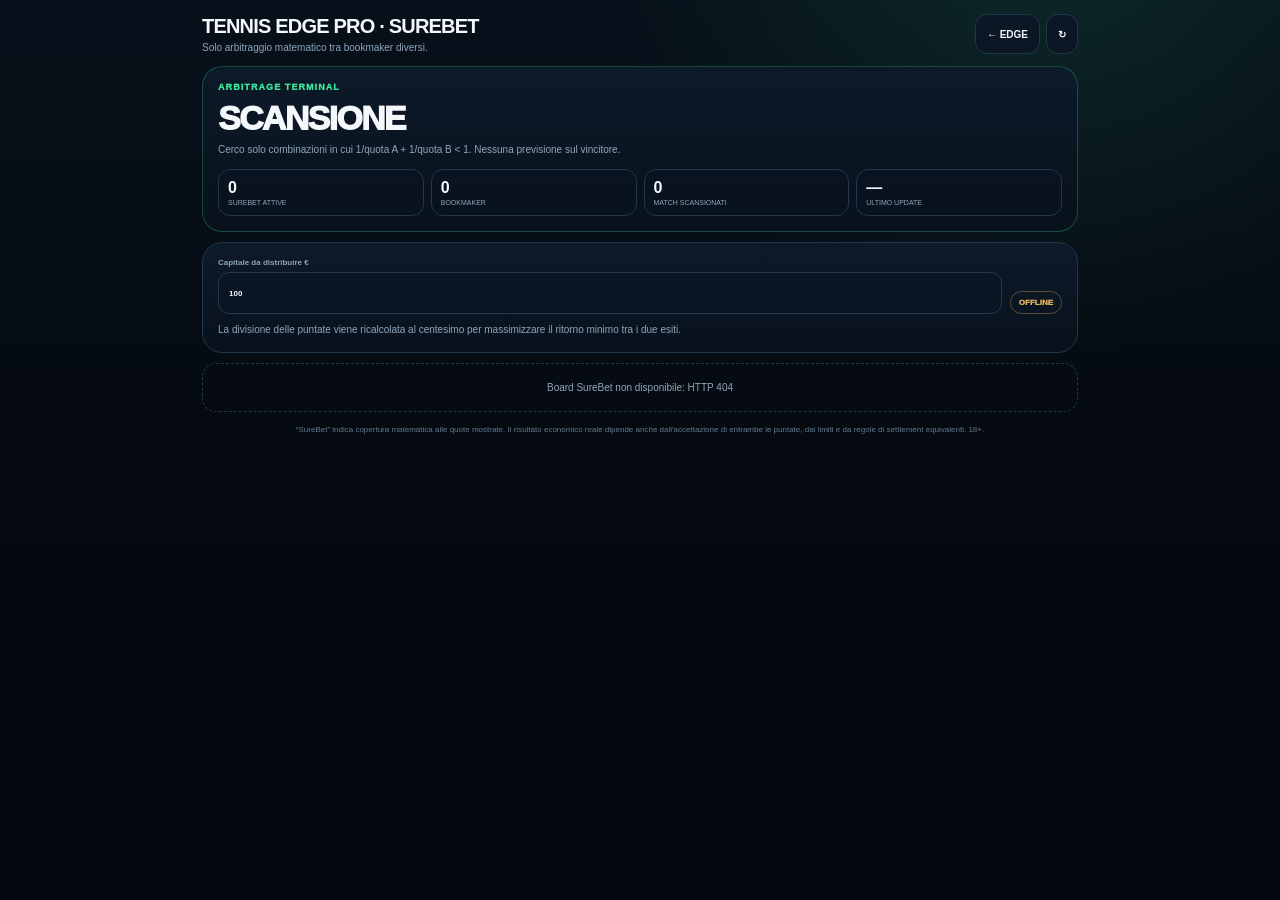
==== surebet.html @ f07c2f2b "feat: add simple surebet terminal UI" ====
<!doctype html><html lang="it"><head><meta charset="utf-8"><meta name="viewport" content="width=device-width,initial-scale=1,maximum-scale=1,viewport-fit=cover"><meta name="theme-color" content="#07111b"><title>Tennis Edge Pro · SureBet</title><style>:root{--bg:#05090f;--panel:#0d1a29;--panel2:#112235;--line:#22364c;--text:#f5f8fb;--muted:#8fa5bb;--green:#39e59a;--amber:#e8b85d;--red:#ff7777;--cyan:#63deeb}*{box-sizing:border-box}body{margin:0;background:radial-gradient(circle at 82% -10%,rgba(57,229,154,.12),transparent 28rem),linear-gradient(180deg,#07101a,#05090f 62%);color:var(--text);font-family:Inter,-apple-system,BlinkMacSystemFont,"Segoe UI",Roboto,Arial,sans-serif;min-height:100vh}.app{max-width:900px;margin:auto;padding:max(14px,env(safe-area-inset-top)) 12px calc(32px + env(safe-area-inset-bottom))}.top{display:flex;align-items:center;justify-content:space-between;gap:8px;margin-bottom:12px}.brand h1{font-size:20px;margin:0;letter-spacing:-.04em}.brand p{margin:4px 0 0;color:var(--muted);font-size:10px}.btn{border:1px solid var(--line);background:#0b1724;color:var(--text);min-height:40px;border-radius:12px;padding:0 11px;font-weight:900;font-size:10px;text-decoration:none;display:inline-flex;align-items:center;justify-content:center}.hero,.card{border:1px solid var(--line);background:linear-gradient(180deg,rgba(13,26,41,.98),rgba(8,18,29,.98));border-radius:20px;padding:15px;margin-bottom:10px}.hero{border-color:rgba(57,229,154,.25)}.eyebrow{font-size:9px;color:var(--green);font-weight:950;letter-spacing:.12em}.headline{font-size:34px;font-weight:950;letter-spacing:-.05em;margin:7px 0 4px}.sub{font-size:10px;color:var(--muted);line-height:1.5}.kpis{display:grid;grid-template-columns:repeat(4,1fr);gap:7px;margin-top:12px}.kpi{border:1px solid var(--line);border-radius:12px;padding:9px}.kpi b{font-size:16px;display:block}.kpi span{font-size:7px;color:var(--muted);display:block;margin-top:2px}.form{display:grid;grid-template-columns:1fr auto;gap:8px;align-items:end}.form label{font-size:8px;color:var(--muted);font-weight:900}.form input{width:100%;min-height:42px;margin-top:5px;border-radius:11px;border:1px solid var(--line);background:#091522;color:var(--text);padding:0 10px;font:inherit}.list{display:grid;gap:9px}.arb{border:1px solid rgba(57,229,154,.34);background:linear-gradient(160deg,rgba(18,42,48,.9),rgba(8,18,29,.98));border-radius:17px;padding:13px}.arbHead{display:flex;justify-content:space-between;gap:8px}.arbTitle{font-size:14px;font-weight:950}.roi{color:var(--green);font-size:18px;font-weight:950}.meta{font-size:8px;color:var(--muted);margin-top:3px}.legs{display:grid;grid-template-columns:1fr 1fr;gap:7px;margin-top:10px}.leg{border:1px solid var(--line);border-radius:12px;padding:10px;background:rgba(4,12,20,.45)}.leg strong{display:block;font-size:13px}.leg b{display:block;font-size:18px;margin-top:5px}.leg span{display:block;font-size:8px;color:var(--muted);margin-top:2px}.calc{display:grid;grid-template-columns:repeat(3,1fr);gap:7px;margin-top:9px}.calcBox{border:1px solid var(--line);border-radius:11px;padding:8px}.calcBox b{display:block;font-size:12px}.calcBox span{display:block;font-size:7px;color:var(--muted);margin-top:2px}.guard{margin-top:9px;border:1px solid rgba(232,184,93,.28);background:rgba(232,184,93,.06);border-radius:11px;padding:9px;font-size:8px;color:#ffe0a5;line-height:1.45}.empty{border:1px dashed var(--line);border-radius:14px;padding:18px;text-align:center;color:var(--muted);font-size:10px}.status{display:inline-flex;border:1px solid var(--line);border-radius:999px;padding:6px 8px;font-size:8px;font-weight:950}.status.good{color:var(--green);border-color:rgba(57,229,154,.34)}.status.warn{color:var(--amber);border-color:rgba(232,184,93,.34)}.foot{text-align:center;color:#65798f;font-size:8px;line-height:1.5;margin-top:12px}@media(max-width:620px){.brand p{display:none}.headline{font-size:29px}.kpis{grid-template-columns:repeat(2,1fr)}.legs{grid-template-columns:1fr}.calc{grid-template-columns:repeat(2,1fr)}.calcBox:last-child{grid-column:1/-1}}</style></head><body><div class="app"><div class="top"><div class="brand"><h1>TENNIS EDGE PRO · SUREBET</h1><p>Solo arbitraggio matematico tra bookmaker diversi.</p></div><div style="display:flex;gap:6px"><a class="btn" href="./index.html">← EDGE</a><button class="btn" id="refresh">↻</button></div></div><section class="hero"><div class="eyebrow">ARBITRAGE TERMINAL</div><div class="headline" id="headline">SCANSIONE</div><div class="sub" id="heroSub">Cerco solo combinazioni in cui 1/quota A + 1/quota B &lt; 1. Nessuna previsione sul vincitore.</div><div class="kpis"><div class="kpi"><b id="kActive">0</b><span>SUREBET ATTIVE</span></div><div class="kpi"><b id="kBooks">0</b><span>BOOKMAKER</span></div><div class="kpi"><b id="kScanned">0</b><span>MATCH SCANSIONATI</span></div><div class="kpi"><b id="kAge">—</b><span>ULTIMO UPDATE</span></div></div></section><section class="card"><div class="form"><label>Capitale da distribuire €<input id="bankroll" type="number" min="2" step="1" value="100"></label><span class="status warn" id="feedState">WAIT</span></div><div class="sub" style="margin-top:8px">La divisione delle puntate viene ricalcolata al centesimo per massimizzare il ritorno minimo tra i due esiti.</div></section><section class="list" id="list"><div class="empty">In attesa del board SureBet.</div></section><div class="foot">“SureBet” indica copertura matematica alle quote mostrate. Il risultato economico reale dipende anche dall'accettazione di entrambe le puntate, dai limiti e da regole di settlement equivalenti. 18+.</div></div><script>'use strict';const $=id=>document.getElementById(id);let board=null;const money=v=>`€${Number(v||0).toFixed(2)}`;const pct=v=>`${(Number(v||0)*100).toFixed(2)}%`;const age=v=>{const t=new Date(v||0).getTime();return Number.isFinite(t)?Math.max(0,(Date.now()-t)/60000):Infinity};function allocate(total,qa,qb){const cents=Math.max(2,Math.round(total*100)),s=1/qa+1/qb,theory=total*(1/qa)/s,base=Math.round(theory*100);let best=null;for(let ca=Math.max(1,base-8);ca<=Math.min(cents-1,base+8);ca++){const cb=cents-ca,sa=ca/100,sb=cb/100,ra=sa*qa,rb=sb*qb,worst=Math.min(ra,rb);if(!best||worst>best.worst)best={sa,sb,ra,rb,worst}}const spent=best.sa+best.sb,profit=best.worst-spent;return{...best,spent,profit,roi:profit/spent}}function esc(s){return String(s??'').replace(/[&<>"']/g,c=>({'&':'&amp;','<':'&lt;','>':'&gt;','"':'&quot;',"'":'&#39;'}[c]))}function render(){const ops=board?.opportunities||[],meta=board?.meta||{},bank=Math.max(2,Number($('bankroll').value)||100);$('kActive').textContent=ops.length;$('kBooks').textContent=meta.bookmaker_count??0;$('kScanned').textContent=meta.events_scanned??0;$('kAge').textContent=Number.isFinite(age(meta.updated_at))?`${Math.round(age(meta.updated_at))}m`:'—';$('feedState').textContent=meta.status||'WAIT';$('feedState').className=`status ${meta.status==='READY'?'good':'warn'}`;$('headline').textContent=ops.length?`${ops.length} SUREBET`:'NESSUNA SUREBET';$('heroSub').textContent=ops.length?'Qui sotto trovi i due bookmaker, le due quote e la divisione del capitale.':'Nessuna combinazione supera in questo momento tutti i controlli di margine, freschezza e sincronizzazione.';if(!ops.length){$('list').innerHTML='<div class="empty">Nessuna surebet certificata nel campione appena scansionato. Il motore non mostra falsi positivi.</div>';return}$('list').innerHTML=ops.map(x=>{const a=allocate(bank,Number(x.odds_a),Number(x.odds_b));return `<article class="arb"><div class="arbHead"><div><div class="arbTitle">${esc(x.player_a)} vs ${esc(x.player_b)}</div><div class="meta">${esc(x.tournament)} · ${new Date(x.start_at).toLocaleString('it-IT')}</div></div><div class="roi">+${pct(a.roi)}</div></div><div class="legs"><div class="leg"><strong>${esc(x.player_a)}</strong><b>@ ${Number(x.odds_a).toFixed(2)}</b><span>${esc(x.book_a)} · punta ${money(a.sa)} · quota age ${x.age_a_min??'—'}m</span></div><div class="leg"><strong>${esc(x.player_b)}</strong><b>@ ${Number(x.odds_b).toFixed(2)}</b><span>${esc(x.book_b)} · punta ${money(a.sb)} · quota age ${x.age_b_min??'—'}m</span></div></div><div class="calc"><div class="calcBox"><b>${money(a.worst)}</b><span>RITORNO MINIMO</span></div><div class="calcBox"><b>${money(a.profit)}</b><span>PROFITTO MINIMO</span></div><div class="calcBox"><b>${pct(a.roi)}</b><span>ROI MATEMATICO</span></div></div><div class="guard">Prima di confermare la seconda puntata ricontrolla entrambe le quote. Regole su ritiro/void devono essere equivalenti: il motore non le inventa quando il provider non le certifica.</div></article>`}).join('')}async function load(){try{const r=await fetch(`./data/surebet-board.json?v=${Date.now()}`,{cache:'no-store'});if(!r.ok)throw new Error('HTTP '+r.status);board=await r.json();render()}catch(e){$('feedState').textContent='OFFLINE';$('feedState').className='status warn';$('list').innerHTML=`<div class="empty">Board SureBet non disponibile: ${esc(e.message)}</div>`}}$('refresh').onclick=load;$('bankroll').oninput=render;load();setInterval(load,60000);</script></body></html>
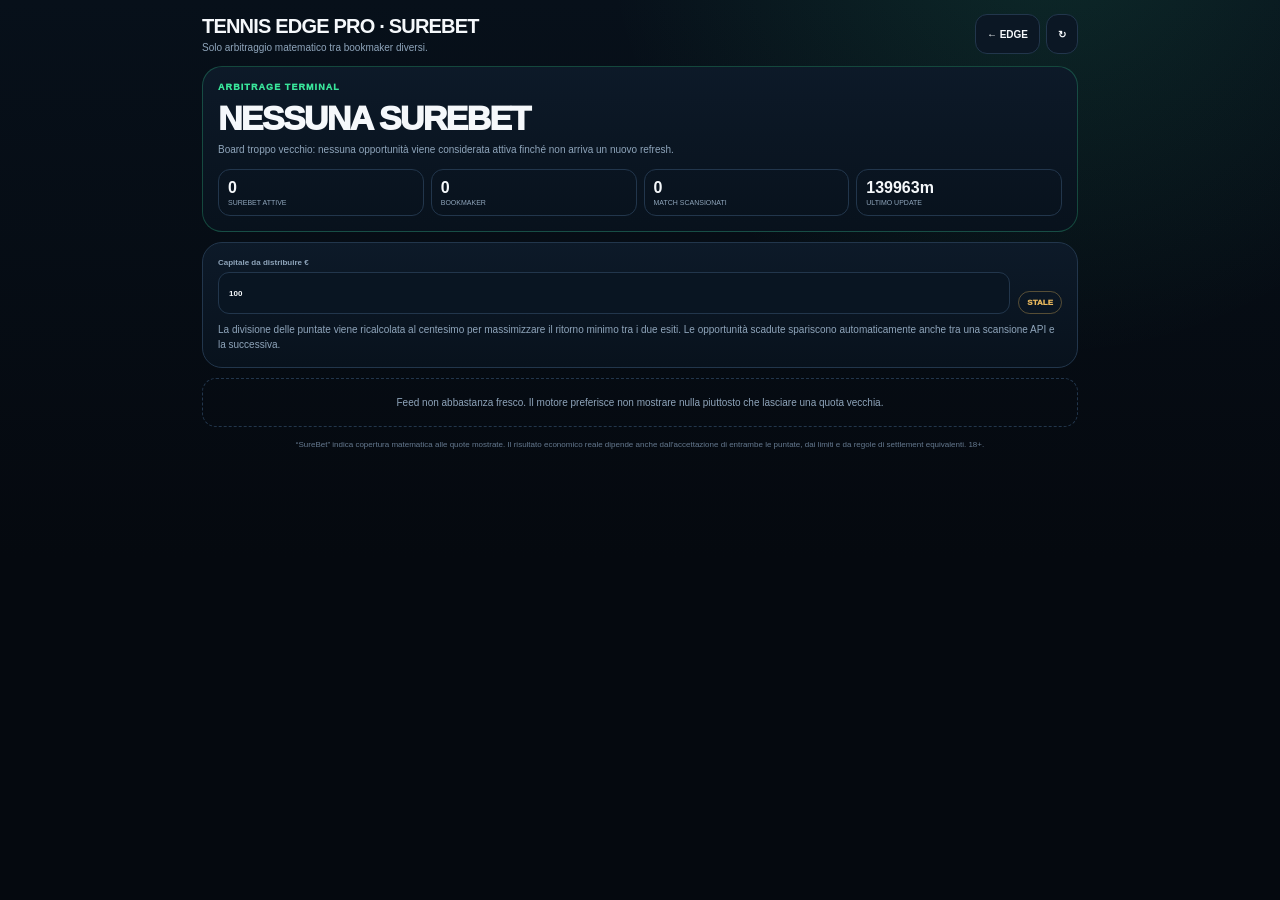
==== commit ae19e30e: "feat: expire stale SureBet opportunities in the UI" ====
--- a/surebet.html
+++ b/surebet.html
@@ -1 +1 @@
-<!doctype html><html lang="it"><head><meta charset="utf-8"><meta name="viewport" content="width=device-width,initial-scale=1,maximum-scale=1,viewport-fit=cover"><meta name="theme-color" content="#07111b"><title>Tennis Edge Pro · SureBet</title><style>:root{--bg:#05090f;--panel:#0d1a29;--panel2:#112235;--line:#22364c;--text:#f5f8fb;--muted:#8fa5bb;--green:#39e59a;--amber:#e8b85d;--red:#ff7777;--cyan:#63deeb}*{box-sizing:border-box}body{margin:0;background:radial-gradient(circle at 82% -10%,rgba(57,229,154,.12),transparent 28rem),linear-gradient(180deg,#07101a,#05090f 62%);color:var(--text);font-family:Inter,-apple-system,BlinkMacSystemFont,"Segoe UI",Roboto,Arial,sans-serif;min-height:100vh}.app{max-width:900px;margin:auto;padding:max(14px,env(safe-area-inset-top)) 12px calc(32px + env(safe-area-inset-bottom))}.top{display:flex;align-items:center;justify-content:space-between;gap:8px;margin-bottom:12px}.brand h1{font-size:20px;margin:0;letter-spacing:-.04em}.brand p{margin:4px 0 0;color:var(--muted);font-size:10px}.btn{border:1px solid var(--line);background:#0b1724;color:var(--text);min-height:40px;border-radius:12px;padding:0 11px;font-weight:900;font-size:10px;text-decoration:none;display:inline-flex;align-items:center;justify-content:center}.hero,.card{border:1px solid var(--line);background:linear-gradient(180deg,rgba(13,26,41,.98),rgba(8,18,29,.98));border-radius:20px;padding:15px;margin-bottom:10px}.hero{border-color:rgba(57,229,154,.25)}.eyebrow{font-size:9px;color:var(--green);font-weight:950;letter-spacing:.12em}.headline{font-size:34px;font-weight:950;letter-spacing:-.05em;margin:7px 0 4px}.sub{font-size:10px;color:var(--muted);line-height:1.5}.kpis{display:grid;grid-template-columns:repeat(4,1fr);gap:7px;margin-top:12px}.kpi{border:1px solid var(--line);border-radius:12px;padding:9px}.kpi b{font-size:16px;display:block}.kpi span{font-size:7px;color:var(--muted);display:block;margin-top:2px}.form{display:grid;grid-template-columns:1fr auto;gap:8px;align-items:end}.form label{font-size:8px;color:var(--muted);font-weight:900}.form input{width:100%;min-height:42px;margin-top:5px;border-radius:11px;border:1px solid var(--line);background:#091522;color:var(--text);padding:0 10px;font:inherit}.list{display:grid;gap:9px}.arb{border:1px solid rgba(57,229,154,.34);background:linear-gradient(160deg,rgba(18,42,48,.9),rgba(8,18,29,.98));border-radius:17px;padding:13px}.arbHead{display:flex;justify-content:space-between;gap:8px}.arbTitle{font-size:14px;font-weight:950}.roi{color:var(--green);font-size:18px;font-weight:950}.meta{font-size:8px;color:var(--muted);margin-top:3px}.legs{display:grid;grid-template-columns:1fr 1fr;gap:7px;margin-top:10px}.leg{border:1px solid var(--line);border-radius:12px;padding:10px;background:rgba(4,12,20,.45)}.leg strong{display:block;font-size:13px}.leg b{display:block;font-size:18px;margin-top:5px}.leg span{display:block;font-size:8px;color:var(--muted);margin-top:2px}.calc{display:grid;grid-template-columns:repeat(3,1fr);gap:7px;margin-top:9px}.calcBox{border:1px solid var(--line);border-radius:11px;padding:8px}.calcBox b{display:block;font-size:12px}.calcBox span{display:block;font-size:7px;color:var(--muted);margin-top:2px}.guard{margin-top:9px;border:1px solid rgba(232,184,93,.28);background:rgba(232,184,93,.06);border-radius:11px;padding:9px;font-size:8px;color:#ffe0a5;line-height:1.45}.empty{border:1px dashed var(--line);border-radius:14px;padding:18px;text-align:center;color:var(--muted);font-size:10px}.status{display:inline-flex;border:1px solid var(--line);border-radius:999px;padding:6px 8px;font-size:8px;font-weight:950}.status.good{color:var(--green);border-color:rgba(57,229,154,.34)}.status.warn{color:var(--amber);border-color:rgba(232,184,93,.34)}.foot{text-align:center;color:#65798f;font-size:8px;line-height:1.5;margin-top:12px}@media(max-width:620px){.brand p{display:none}.headline{font-size:29px}.kpis{grid-template-columns:repeat(2,1fr)}.legs{grid-template-columns:1fr}.calc{grid-template-columns:repeat(2,1fr)}.calcBox:last-child{grid-column:1/-1}}</style></head><body><div class="app"><div class="top"><div class="brand"><h1>TENNIS EDGE PRO · SUREBET</h1><p>Solo arbitraggio matematico tra bookmaker diversi.</p></div><div style="display:flex;gap:6px"><a class="btn" href="./index.html">← EDGE</a><button class="btn" id="refresh">↻</button></div></div><section class="hero"><div class="eyebrow">ARBITRAGE TERMINAL</div><div class="headline" id="headline">SCANSIONE</div><div class="sub" id="heroSub">Cerco solo combinazioni in cui 1/quota A + 1/quota B &lt; 1. Nessuna previsione sul vincitore.</div><div class="kpis"><div class="kpi"><b id="kActive">0</b><span>SUREBET ATTIVE</span></div><div class="kpi"><b id="kBooks">0</b><span>BOOKMAKER</span></div><div class="kpi"><b id="kScanned">0</b><span>MATCH SCANSIONATI</span></div><div class="kpi"><b id="kAge">—</b><span>ULTIMO UPDATE</span></div></div></section><section class="card"><div class="form"><label>Capitale da distribuire €<input id="bankroll" type="number" min="2" step="1" value="100"></label><span class="status warn" id="feedState">WAIT</span></div><div class="sub" style="margin-top:8px">La divisione delle puntate viene ricalcolata al centesimo per massimizzare il ritorno minimo tra i due esiti.</div></section><section class="list" id="list"><div class="empty">In attesa del board SureBet.</div></section><div class="foot">“SureBet” indica copertura matematica alle quote mostrate. Il risultato economico reale dipende anche dall'accettazione di entrambe le puntate, dai limiti e da regole di settlement equivalenti. 18+.</div></div><script>'use strict';const $=id=>document.getElementById(id);let board=null;const money=v=>`€${Number(v||0).toFixed(2)}`;const pct=v=>`${(Number(v||0)*100).toFixed(2)}%`;const age=v=>{const t=new Date(v||0).getTime();return Number.isFinite(t)?Math.max(0,(Date.now()-t)/60000):Infinity};function allocate(total,qa,qb){const cents=Math.max(2,Math.round(total*100)),s=1/qa+1/qb,theory=total*(1/qa)/s,base=Math.round(theory*100);let best=null;for(let ca=Math.max(1,base-8);ca<=Math.min(cents-1,base+8);ca++){const cb=cents-ca,sa=ca/100,sb=cb/100,ra=sa*qa,rb=sb*qb,worst=Math.min(ra,rb);if(!best||worst>best.worst)best={sa,sb,ra,rb,worst}}const spent=best.sa+best.sb,profit=best.worst-spent;return{...best,spent,profit,roi:profit/spent}}function esc(s){return String(s??'').replace(/[&<>"']/g,c=>({'&':'&amp;','<':'&lt;','>':'&gt;','"':'&quot;',"'":'&#39;'}[c]))}function render(){const ops=board?.opportunities||[],meta=board?.meta||{},bank=Math.max(2,Number($('bankroll').value)||100);$('kActive').textContent=ops.length;$('kBooks').textContent=meta.bookmaker_count??0;$('kScanned').textContent=meta.events_scanned??0;$('kAge').textContent=Number.isFinite(age(meta.updated_at))?`${Math.round(age(meta.updated_at))}m`:'—';$('feedState').textContent=meta.status||'WAIT';$('feedState').className=`status ${meta.status==='READY'?'good':'warn'}`;$('headline').textContent=ops.length?`${ops.length} SUREBET`:'NESSUNA SUREBET';$('heroSub').textContent=ops.length?'Qui sotto trovi i due bookmaker, le due quote e la divisione del capitale.':'Nessuna combinazione supera in questo momento tutti i controlli di margine, freschezza e sincronizzazione.';if(!ops.length){$('list').innerHTML='<div class="empty">Nessuna surebet certificata nel campione appena scansionato. Il motore non mostra falsi positivi.</div>';return}$('list').innerHTML=ops.map(x=>{const a=allocate(bank,Number(x.odds_a),Number(x.odds_b));return `<article class="arb"><div class="arbHead"><div><div class="arbTitle">${esc(x.player_a)} vs ${esc(x.player_b)}</div><div class="meta">${esc(x.tournament)} · ${new Date(x.start_at).toLocaleString('it-IT')}</div></div><div class="roi">+${pct(a.roi)}</div></div><div class="legs"><div class="leg"><strong>${esc(x.player_a)}</strong><b>@ ${Number(x.odds_a).toFixed(2)}</b><span>${esc(x.book_a)} · punta ${money(a.sa)} · quota age ${x.age_a_min??'—'}m</span></div><div class="leg"><strong>${esc(x.player_b)}</strong><b>@ ${Number(x.odds_b).toFixed(2)}</b><span>${esc(x.book_b)} · punta ${money(a.sb)} · quota age ${x.age_b_min??'—'}m</span></div></div><div class="calc"><div class="calcBox"><b>${money(a.worst)}</b><span>RITORNO MINIMO</span></div><div class="calcBox"><b>${money(a.profit)}</b><span>PROFITTO MINIMO</span></div><div class="calcBox"><b>${pct(a.roi)}</b><span>ROI MATEMATICO</span></div></div><div class="guard">Prima di confermare la seconda puntata ricontrolla entrambe le quote. Regole su ritiro/void devono essere equivalenti: il motore non le inventa quando il provider non le certifica.</div></article>`}).join('')}async function load(){try{const r=await fetch(`./data/surebet-board.json?v=${Date.now()}`,{cache:'no-store'});if(!r.ok)throw new Error('HTTP '+r.status);board=await r.json();render()}catch(e){$('feedState').textContent='OFFLINE';$('feedState').className='status warn';$('list').innerHTML=`<div class="empty">Board SureBet non disponibile: ${esc(e.message)}</div>`}}$('refresh').onclick=load;$('bankroll').oninput=render;load();setInterval(load,60000);</script></body></html>+<!doctype html><html lang="it"><head><meta charset="utf-8"><meta name="viewport" content="width=device-width,initial-scale=1,maximum-scale=1,viewport-fit=cover"><meta name="theme-color" content="#07111b"><title>Tennis Edge Pro · SureBet</title><style>:root{--bg:#05090f;--panel:#0d1a29;--panel2:#112235;--line:#22364c;--text:#f5f8fb;--muted:#8fa5bb;--green:#39e59a;--amber:#e8b85d;--red:#ff7777;--cyan:#63deeb}*{box-sizing:border-box}body{margin:0;background:radial-gradient(circle at 82% -10%,rgba(57,229,154,.12),transparent 28rem),linear-gradient(180deg,#07101a,#05090f 62%);color:var(--text);font-family:Inter,-apple-system,BlinkMacSystemFont,"Segoe UI",Roboto,Arial,sans-serif;min-height:100vh}.app{max-width:900px;margin:auto;padding:max(14px,env(safe-area-inset-top)) 12px calc(32px + env(safe-area-inset-bottom))}.top{display:flex;align-items:center;justify-content:space-between;gap:8px;margin-bottom:12px}.brand h1{font-size:20px;margin:0;letter-spacing:-.04em}.brand p{margin:4px 0 0;color:var(--muted);font-size:10px}.btn{border:1px solid var(--line);background:#0b1724;color:var(--text);min-height:40px;border-radius:12px;padding:0 11px;font-weight:900;font-size:10px;text-decoration:none;display:inline-flex;align-items:center;justify-content:center}.hero,.card{border:1px solid var(--line);background:linear-gradient(180deg,rgba(13,26,41,.98),rgba(8,18,29,.98));border-radius:20px;padding:15px;margin-bottom:10px}.hero{border-color:rgba(57,229,154,.25)}.eyebrow{font-size:9px;color:var(--green);font-weight:950;letter-spacing:.12em}.headline{font-size:34px;font-weight:950;letter-spacing:-.05em;margin:7px 0 4px}.sub{font-size:10px;color:var(--muted);line-height:1.5}.kpis{display:grid;grid-template-columns:repeat(4,1fr);gap:7px;margin-top:12px}.kpi{border:1px solid var(--line);border-radius:12px;padding:9px}.kpi b{font-size:16px;display:block}.kpi span{font-size:7px;color:var(--muted);display:block;margin-top:2px}.form{display:grid;grid-template-columns:1fr auto;gap:8px;align-items:end}.form label{font-size:8px;color:var(--muted);font-weight:900}.form input{width:100%;min-height:42px;margin-top:5px;border-radius:11px;border:1px solid var(--line);background:#091522;color:var(--text);padding:0 10px;font:inherit}.list{display:grid;gap:9px}.arb{border:1px solid rgba(57,229,154,.34);background:linear-gradient(160deg,rgba(18,42,48,.9),rgba(8,18,29,.98));border-radius:17px;padding:13px}.arbHead{display:flex;justify-content:space-between;gap:8px}.arbTitle{font-size:14px;font-weight:950}.roi{color:var(--green);font-size:18px;font-weight:950}.meta{font-size:8px;color:var(--muted);margin-top:3px}.legs{display:grid;grid-template-columns:1fr 1fr;gap:7px;margin-top:10px}.leg{border:1px solid var(--line);border-radius:12px;padding:10px;background:rgba(4,12,20,.45)}.leg strong{display:block;font-size:13px}.leg b{display:block;font-size:18px;margin-top:5px}.leg span{display:block;font-size:8px;color:var(--muted);margin-top:2px}.calc{display:grid;grid-template-columns:repeat(4,1fr);gap:7px;margin-top:9px}.calcBox{border:1px solid var(--line);border-radius:11px;padding:8px}.calcBox b{display:block;font-size:12px}.calcBox span{display:block;font-size:7px;color:var(--muted);margin-top:2px}.guard{margin-top:9px;border:1px solid rgba(232,184,93,.28);background:rgba(232,184,93,.06);border-radius:11px;padding:9px;font-size:8px;color:#ffe0a5;line-height:1.45}.empty{border:1px dashed var(--line);border-radius:14px;padding:18px;text-align:center;color:var(--muted);font-size:10px}.status{display:inline-flex;border:1px solid var(--line);border-radius:999px;padding:6px 8px;font-size:8px;font-weight:950}.status.good{color:var(--green);border-color:rgba(57,229,154,.34)}.status.warn{color:var(--amber);border-color:rgba(232,184,93,.34)}.foot{text-align:center;color:#65798f;font-size:8px;line-height:1.5;margin-top:12px}@media(max-width:620px){.brand p{display:none}.headline{font-size:29px}.kpis{grid-template-columns:repeat(2,1fr)}.legs{grid-template-columns:1fr}.calc{grid-template-columns:repeat(2,1fr)}}</style></head><body><div class="app"><div class="top"><div class="brand"><h1>TENNIS EDGE PRO · SUREBET</h1><p>Solo arbitraggio matematico tra bookmaker diversi.</p></div><div style="display:flex;gap:6px"><a class="btn" href="./index.html">← EDGE</a><button class="btn" id="refresh" title="Ricarica il board, senza chiamare l'API quote">↻</button></div></div><section class="hero"><div class="eyebrow">ARBITRAGE TERMINAL</div><div class="headline" id="headline">SCANSIONE</div><div class="sub" id="heroSub">Cerco solo combinazioni in cui 1/quota A + 1/quota B &lt; 1. Nessuna previsione sul vincitore.</div><div class="kpis"><div class="kpi"><b id="kActive">0</b><span>SUREBET ATTIVE</span></div><div class="kpi"><b id="kBooks">0</b><span>BOOKMAKER</span></div><div class="kpi"><b id="kScanned">0</b><span>MATCH SCANSIONATI</span></div><div class="kpi"><b id="kAge">—</b><span>ULTIMO UPDATE</span></div></div></section><section class="card"><div class="form"><label>Capitale da distribuire €<input id="bankroll" type="number" min="2" step="1" value="100"></label><span class="status warn" id="feedState">WAIT</span></div><div class="sub" style="margin-top:8px">La divisione delle puntate viene ricalcolata al centesimo per massimizzare il ritorno minimo tra i due esiti. Le opportunità scadute spariscono automaticamente anche tra una scansione API e la successiva.</div></section><section class="list" id="list"><div class="empty">In attesa del board SureBet.</div></section><div class="foot">“SureBet” indica copertura matematica alle quote mostrate. Il risultato economico reale dipende anche dall'accettazione di entrambe le puntate, dai limiti e da regole di settlement equivalenti. 18+.</div></div><script>'use strict';const $=id=>document.getElementById(id);let board=null;const money=v=>`€${Number(v||0).toFixed(2)}`;const pct=v=>`${(Number(v||0)*100).toFixed(2)}%`;const age=v=>{const t=new Date(v||0).getTime();return Number.isFinite(t)&&t>0?Math.max(0,(Date.now()-t)/60000):Infinity};const leftSec=v=>{const t=new Date(v||0).getTime();return Number.isFinite(t)&&t>0?Math.max(0,Math.floor((t-Date.now())/1000)):0};function allocate(total,qa,qb){const cents=Math.max(2,Math.round(total*100)),s=1/qa+1/qb,theory=total*(1/qa)/s,base=Math.round(theory*100);let best=null;for(let ca=Math.max(1,base-8);ca<=Math.min(cents-1,base+8);ca++){const cb=cents-ca,sa=ca/100,sb=cb/100,ra=sa*qa,rb=sb*qb,worst=Math.min(ra,rb);if(!best||worst>best.worst)best={sa,sb,ra,rb,worst}}const spent=best.sa+best.sb,profit=best.worst-spent;return{...best,spent,profit,roi:profit/spent}}function esc(s){return String(s??'').replace(/[&<>"']/g,c=>({'&':'&amp;','<':'&lt;','>':'&gt;','"':'&quot;',"'":'&#39;'}[c]))}function liveOps(){const meta=board?.meta||{},maxAge=Math.max(1,Number(meta.max_quote_age_min)||10);return (board?.opportunities||[]).filter(x=>x?.status==='SUREBET'&&leftSec(x.expires_at)>0&&age(x.updated_a)<=maxAge&&age(x.updated_b)<=maxAge)}function render(){const meta=board?.meta||{},ops=liveOps(),raw=(board?.opportunities||[]).length,bank=Math.max(2,Number($('bankroll').value)||100),boardAge=age(meta.updated_at),boardStale=boardAge>40,ready=meta.status==='READY'&&!boardStale;$('kActive').textContent=ops.length;$('kBooks').textContent=meta.bookmaker_count??0;$('kScanned').textContent=meta.events_scanned??0;$('kAge').textContent=Number.isFinite(boardAge)?`${Math.round(boardAge)}m`:'—';$('feedState').textContent=boardStale?'STALE':(meta.status||'WAIT');$('feedState').className=`status ${ready?'good':'warn'}`;$('headline').textContent=ops.length?`${ops.length} SUREBET`:'NESSUNA SUREBET';if(boardStale)$('heroSub').textContent='Board troppo vecchio: nessuna opportunità viene considerata attiva finché non arriva un nuovo refresh.';else if(meta.status==='API_PAUSA')$('heroSub').textContent='API in pausa per proteggere la quota gratuita. Nessuna vecchia opportunità viene mostrata come attiva.';else if(ops.length)$('heroSub').textContent='Qui sotto trovi i due bookmaker, le due quote e la divisione del capitale. Le card si auto-scadono.';else $('heroSub').textContent=raw?'Le opportunità dell’ultimo scan sono già scadute e sono state nascoste.':'Nessuna combinazione supera in questo momento tutti i controlli di margine, freschezza e sincronizzazione.';if(!ops.length){$('list').innerHTML=`<div class="empty">${boardStale?'Feed non abbastanza fresco.':'Nessuna surebet attiva e ancora valida.'} Il motore preferisce non mostrare nulla piuttosto che lasciare una quota vecchia.</div>`;return}$('list').innerHTML=ops.map(x=>{const a=allocate(bank,Number(x.odds_a),Number(x.odds_b)),ttl=leftSec(x.expires_at);return `<article class="arb"><div class="arbHead"><div><div class="arbTitle">${esc(x.player_a)} vs ${esc(x.player_b)}</div><div class="meta">${esc(x.tournament)} · ${new Date(x.start_at).toLocaleString('it-IT')}</div></div><div class="roi">+${pct(a.roi)}</div></div><div class="legs"><div class="leg"><strong>${esc(x.player_a)}</strong><b>@ ${Number(x.odds_a).toFixed(2)}</b><span>${esc(x.book_a)} · punta ${money(a.sa)} · quota age ${x.age_a_min??'—'}m</span></div><div class="leg"><strong>${esc(x.player_b)}</strong><b>@ ${Number(x.odds_b).toFixed(2)}</b><span>${esc(x.book_b)} · punta ${money(a.sb)} · quota age ${x.age_b_min??'—'}m</span></div></div><div class="calc"><div class="calcBox"><b>${money(a.worst)}</b><span>RITORNO MINIMO</span></div><div class="calcBox"><b>${money(a.profit)}</b><span>PROFITTO MINIMO</span></div><div class="calcBox"><b>${pct(a.roi)}</b><span>ROI MATEMATICO</span></div><div class="calcBox"><b>${ttl}s</b><span>VALIDITÀ RESIDUA</span></div></div><div class="guard">Prima di confermare la seconda puntata ricontrolla entrambe le quote. Regole su ritiro/void devono essere equivalenti: il provider quote non certifica il regolamento dei conti bookmaker.</div></article>`}).join('')}async function load(){try{const r=await fetch(`./data/surebet-board.json?v=${Date.now()}`,{cache:'no-store'});if(!r.ok)throw new Error('HTTP '+r.status);board=await r.json();render()}catch(e){$('feedState').textContent='OFFLINE';$('feedState').className='status warn';$('list').innerHTML=`<div class="empty">Board SureBet non disponibile: ${esc(e.message)}</div>`}}$('refresh').onclick=load;$('bankroll').oninput=render;load();setInterval(render,1000);setInterval(load,30000);</script></body></html>
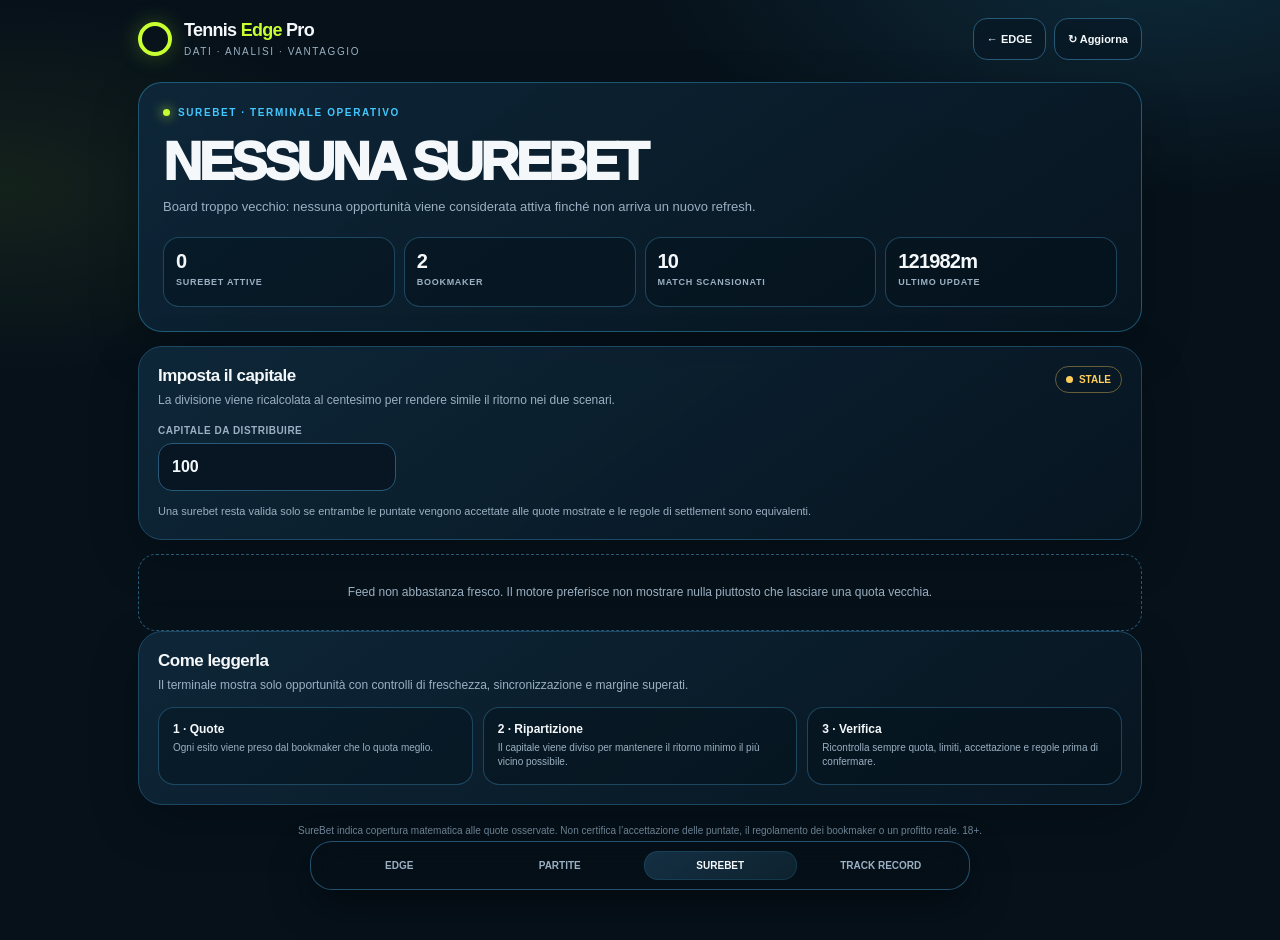
==== commit b11cf7ff: "ui: bring SureBet terminal to Tennis Edge Pro standard" ====
--- a/surebet.html
+++ b/surebet.html
@@ -1 +1,25 @@
-<!doctype html><html lang="it"><head><meta charset="utf-8"><meta name="viewport" content="width=device-width,initial-scale=1,maximum-scale=1,viewport-fit=cover"><meta name="theme-color" content="#07111b"><title>Tennis Edge Pro · SureBet</title><style>:root{--bg:#05090f;--panel:#0d1a29;--panel2:#112235;--line:#22364c;--text:#f5f8fb;--muted:#8fa5bb;--green:#39e59a;--amber:#e8b85d;--red:#ff7777;--cyan:#63deeb}*{box-sizing:border-box}body{margin:0;background:radial-gradient(circle at 82% -10%,rgba(57,229,154,.12),transparent 28rem),linear-gradient(180deg,#07101a,#05090f 62%);color:var(--text);font-family:Inter,-apple-system,BlinkMacSystemFont,"Segoe UI",Roboto,Arial,sans-serif;min-height:100vh}.app{max-width:900px;margin:auto;padding:max(14px,env(safe-area-inset-top)) 12px calc(32px + env(safe-area-inset-bottom))}.top{display:flex;align-items:center;justify-content:space-between;gap:8px;margin-bottom:12px}.brand h1{font-size:20px;margin:0;letter-spacing:-.04em}.brand p{margin:4px 0 0;color:var(--muted);font-size:10px}.btn{border:1px solid var(--line);background:#0b1724;color:var(--text);min-height:40px;border-radius:12px;padding:0 11px;font-weight:900;font-size:10px;text-decoration:none;display:inline-flex;align-items:center;justify-content:center}.hero,.card{border:1px solid var(--line);background:linear-gradient(180deg,rgba(13,26,41,.98),rgba(8,18,29,.98));border-radius:20px;padding:15px;margin-bottom:10px}.hero{border-color:rgba(57,229,154,.25)}.eyebrow{font-size:9px;color:var(--green);font-weight:950;letter-spacing:.12em}.headline{font-size:34px;font-weight:950;letter-spacing:-.05em;margin:7px 0 4px}.sub{font-size:10px;color:var(--muted);line-height:1.5}.kpis{display:grid;grid-template-columns:repeat(4,1fr);gap:7px;margin-top:12px}.kpi{border:1px solid var(--line);border-radius:12px;padding:9px}.kpi b{font-size:16px;display:block}.kpi span{font-size:7px;color:var(--muted);display:block;margin-top:2px}.form{display:grid;grid-template-columns:1fr auto;gap:8px;align-items:end}.form label{font-size:8px;color:var(--muted);font-weight:900}.form input{width:100%;min-height:42px;margin-top:5px;border-radius:11px;border:1px solid var(--line);background:#091522;color:var(--text);padding:0 10px;font:inherit}.list{display:grid;gap:9px}.arb{border:1px solid rgba(57,229,154,.34);background:linear-gradient(160deg,rgba(18,42,48,.9),rgba(8,18,29,.98));border-radius:17px;padding:13px}.arbHead{display:flex;justify-content:space-between;gap:8px}.arbTitle{font-size:14px;font-weight:950}.roi{color:var(--green);font-size:18px;font-weight:950}.meta{font-size:8px;color:var(--muted);margin-top:3px}.legs{display:grid;grid-template-columns:1fr 1fr;gap:7px;margin-top:10px}.leg{border:1px solid var(--line);border-radius:12px;padding:10px;background:rgba(4,12,20,.45)}.leg strong{display:block;font-size:13px}.leg b{display:block;font-size:18px;margin-top:5px}.leg span{display:block;font-size:8px;color:var(--muted);margin-top:2px}.calc{display:grid;grid-template-columns:repeat(4,1fr);gap:7px;margin-top:9px}.calcBox{border:1px solid var(--line);border-radius:11px;padding:8px}.calcBox b{display:block;font-size:12px}.calcBox span{display:block;font-size:7px;color:var(--muted);margin-top:2px}.guard{margin-top:9px;border:1px solid rgba(232,184,93,.28);background:rgba(232,184,93,.06);border-radius:11px;padding:9px;font-size:8px;color:#ffe0a5;line-height:1.45}.empty{border:1px dashed var(--line);border-radius:14px;padding:18px;text-align:center;color:var(--muted);font-size:10px}.status{display:inline-flex;border:1px solid var(--line);border-radius:999px;padding:6px 8px;font-size:8px;font-weight:950}.status.good{color:var(--green);border-color:rgba(57,229,154,.34)}.status.warn{color:var(--amber);border-color:rgba(232,184,93,.34)}.foot{text-align:center;color:#65798f;font-size:8px;line-height:1.5;margin-top:12px}@media(max-width:620px){.brand p{display:none}.headline{font-size:29px}.kpis{grid-template-columns:repeat(2,1fr)}.legs{grid-template-columns:1fr}.calc{grid-template-columns:repeat(2,1fr)}}</style></head><body><div class="app"><div class="top"><div class="brand"><h1>TENNIS EDGE PRO · SUREBET</h1><p>Solo arbitraggio matematico tra bookmaker diversi.</p></div><div style="display:flex;gap:6px"><a class="btn" href="./index.html">← EDGE</a><button class="btn" id="refresh" title="Ricarica il board, senza chiamare l'API quote">↻</button></div></div><section class="hero"><div class="eyebrow">ARBITRAGE TERMINAL</div><div class="headline" id="headline">SCANSIONE</div><div class="sub" id="heroSub">Cerco solo combinazioni in cui 1/quota A + 1/quota B &lt; 1. Nessuna previsione sul vincitore.</div><div class="kpis"><div class="kpi"><b id="kActive">0</b><span>SUREBET ATTIVE</span></div><div class="kpi"><b id="kBooks">0</b><span>BOOKMAKER</span></div><div class="kpi"><b id="kScanned">0</b><span>MATCH SCANSIONATI</span></div><div class="kpi"><b id="kAge">—</b><span>ULTIMO UPDATE</span></div></div></section><section class="card"><div class="form"><label>Capitale da distribuire €<input id="bankroll" type="number" min="2" step="1" value="100"></label><span class="status warn" id="feedState">WAIT</span></div><div class="sub" style="margin-top:8px">La divisione delle puntate viene ricalcolata al centesimo per massimizzare il ritorno minimo tra i due esiti. Le opportunità scadute spariscono automaticamente anche tra una scansione API e la successiva.</div></section><section class="list" id="list"><div class="empty">In attesa del board SureBet.</div></section><div class="foot">“SureBet” indica copertura matematica alle quote mostrate. Il risultato economico reale dipende anche dall'accettazione di entrambe le puntate, dai limiti e da regole di settlement equivalenti. 18+.</div></div><script>'use strict';const $=id=>document.getElementById(id);let board=null;const money=v=>`€${Number(v||0).toFixed(2)}`;const pct=v=>`${(Number(v||0)*100).toFixed(2)}%`;const age=v=>{const t=new Date(v||0).getTime();return Number.isFinite(t)&&t>0?Math.max(0,(Date.now()-t)/60000):Infinity};const leftSec=v=>{const t=new Date(v||0).getTime();return Number.isFinite(t)&&t>0?Math.max(0,Math.floor((t-Date.now())/1000)):0};function allocate(total,qa,qb){const cents=Math.max(2,Math.round(total*100)),s=1/qa+1/qb,theory=total*(1/qa)/s,base=Math.round(theory*100);let best=null;for(let ca=Math.max(1,base-8);ca<=Math.min(cents-1,base+8);ca++){const cb=cents-ca,sa=ca/100,sb=cb/100,ra=sa*qa,rb=sb*qb,worst=Math.min(ra,rb);if(!best||worst>best.worst)best={sa,sb,ra,rb,worst}}const spent=best.sa+best.sb,profit=best.worst-spent;return{...best,spent,profit,roi:profit/spent}}function esc(s){return String(s??'').replace(/[&<>"']/g,c=>({'&':'&amp;','<':'&lt;','>':'&gt;','"':'&quot;',"'":'&#39;'}[c]))}function liveOps(){const meta=board?.meta||{},maxAge=Math.max(1,Number(meta.max_quote_age_min)||10);return (board?.opportunities||[]).filter(x=>x?.status==='SUREBET'&&leftSec(x.expires_at)>0&&age(x.updated_a)<=maxAge&&age(x.updated_b)<=maxAge)}function render(){const meta=board?.meta||{},ops=liveOps(),raw=(board?.opportunities||[]).length,bank=Math.max(2,Number($('bankroll').value)||100),boardAge=age(meta.updated_at),boardStale=boardAge>40,ready=meta.status==='READY'&&!boardStale;$('kActive').textContent=ops.length;$('kBooks').textContent=meta.bookmaker_count??0;$('kScanned').textContent=meta.events_scanned??0;$('kAge').textContent=Number.isFinite(boardAge)?`${Math.round(boardAge)}m`:'—';$('feedState').textContent=boardStale?'STALE':(meta.status||'WAIT');$('feedState').className=`status ${ready?'good':'warn'}`;$('headline').textContent=ops.length?`${ops.length} SUREBET`:'NESSUNA SUREBET';if(boardStale)$('heroSub').textContent='Board troppo vecchio: nessuna opportunità viene considerata attiva finché non arriva un nuovo refresh.';else if(meta.status==='API_PAUSA')$('heroSub').textContent='API in pausa per proteggere la quota gratuita. Nessuna vecchia opportunità viene mostrata come attiva.';else if(ops.length)$('heroSub').textContent='Qui sotto trovi i due bookmaker, le due quote e la divisione del capitale. Le card si auto-scadono.';else $('heroSub').textContent=raw?'Le opportunità dell’ultimo scan sono già scadute e sono state nascoste.':'Nessuna combinazione supera in questo momento tutti i controlli di margine, freschezza e sincronizzazione.';if(!ops.length){$('list').innerHTML=`<div class="empty">${boardStale?'Feed non abbastanza fresco.':'Nessuna surebet attiva e ancora valida.'} Il motore preferisce non mostrare nulla piuttosto che lasciare una quota vecchia.</div>`;return}$('list').innerHTML=ops.map(x=>{const a=allocate(bank,Number(x.odds_a),Number(x.odds_b)),ttl=leftSec(x.expires_at);return `<article class="arb"><div class="arbHead"><div><div class="arbTitle">${esc(x.player_a)} vs ${esc(x.player_b)}</div><div class="meta">${esc(x.tournament)} · ${new Date(x.start_at).toLocaleString('it-IT')}</div></div><div class="roi">+${pct(a.roi)}</div></div><div class="legs"><div class="leg"><strong>${esc(x.player_a)}</strong><b>@ ${Number(x.odds_a).toFixed(2)}</b><span>${esc(x.book_a)} · punta ${money(a.sa)} · quota age ${x.age_a_min??'—'}m</span></div><div class="leg"><strong>${esc(x.player_b)}</strong><b>@ ${Number(x.odds_b).toFixed(2)}</b><span>${esc(x.book_b)} · punta ${money(a.sb)} · quota age ${x.age_b_min??'—'}m</span></div></div><div class="calc"><div class="calcBox"><b>${money(a.worst)}</b><span>RITORNO MINIMO</span></div><div class="calcBox"><b>${money(a.profit)}</b><span>PROFITTO MINIMO</span></div><div class="calcBox"><b>${pct(a.roi)}</b><span>ROI MATEMATICO</span></div><div class="calcBox"><b>${ttl}s</b><span>VALIDITÀ RESIDUA</span></div></div><div class="guard">Prima di confermare la seconda puntata ricontrolla entrambe le quote. Regole su ritiro/void devono essere equivalenti: il provider quote non certifica il regolamento dei conti bookmaker.</div></article>`}).join('')}async function load(){try{const r=await fetch(`./data/surebet-board.json?v=${Date.now()}`,{cache:'no-store'});if(!r.ok)throw new Error('HTTP '+r.status);board=await r.json();render()}catch(e){$('feedState').textContent='OFFLINE';$('feedState').className='status warn';$('list').innerHTML=`<div class="empty">Board SureBet non disponibile: ${esc(e.message)}</div>`}}$('refresh').onclick=load;$('bankroll').oninput=render;load();setInterval(render,1000);setInterval(load,30000);</script></body></html>+<!doctype html>
+<html lang="it">
+<head>
+<meta charset="utf-8">
+<meta name="viewport" content="width=device-width,initial-scale=1,maximum-scale=1,viewport-fit=cover">
+<meta name="theme-color" content="#06131d">
+<title>Tennis Edge Pro · SureBet</title>
+<style>
+:root{--bg:#06111a;--surface:#0b1b29;--surface2:#102638;--line:#1d4864;--line2:#275978;--text:#f4f8fb;--muted:#9bb0c2;--cyan:#42c8ff;--lime:#c7ff31;--green:#48e39c;--amber:#ffcf5a;--red:#ff7d82;--shadow:0 18px 50px rgba(0,0,0,.22)}
+*{box-sizing:border-box}html{background:var(--bg)}body{margin:0;min-height:100vh;background:radial-gradient(800px 380px at 90% -5%,rgba(66,200,255,.14),transparent 64%),radial-gradient(600px 300px at 0 20%,rgba(199,255,49,.07),transparent 62%),var(--bg);color:var(--text);font-family:Inter,-apple-system,BlinkMacSystemFont,"Segoe UI",Roboto,Arial,sans-serif}.app{max-width:1040px;margin:auto;padding:calc(18px + env(safe-area-inset-top)) 18px calc(92px + env(safe-area-inset-bottom))}.top{display:flex;align-items:center;justify-content:space-between;gap:16px;margin-bottom:22px}.brand{display:flex;align-items:center;gap:12px}.orb{width:34px;height:34px;border:4px solid var(--lime);border-radius:50%;box-shadow:0 0 22px rgba(199,255,49,.25)}.brand h1{font-size:18px;line-height:1;margin:0;letter-spacing:-.04em}.brand h1 em{font-style:normal;color:var(--lime)}.brand p{margin:7px 0 0;color:var(--muted);font-size:10px;letter-spacing:.16em}.actions{display:flex;gap:8px}.btn{min-height:42px;border:1px solid var(--line2);border-radius:14px;background:rgba(8,24,37,.82);color:var(--text);padding:0 13px;font:inherit;font-size:11px;font-weight:850;text-decoration:none;display:inline-flex;align-items:center;justify-content:center;transition:.18s ease}.btn:hover,.btn:focus-visible{border-color:var(--cyan);transform:translateY(-1px);outline:none}.hero,.card{border:1px solid var(--line);border-radius:24px;background:linear-gradient(145deg,rgba(14,39,57,.96),rgba(7,21,32,.98));box-shadow:var(--shadow)}.hero{padding:24px;margin-bottom:14px;border-color:rgba(66,200,255,.34)}.eyebrow{display:flex;align-items:center;gap:8px;color:var(--cyan);font-size:10px;font-weight:900;letter-spacing:.16em}.eyebrow:before{content:"";width:7px;height:7px;background:var(--lime);border-radius:50%;box-shadow:0 0 12px var(--lime)}.headline{font-size:clamp(30px,6vw,54px);font-weight:950;letter-spacing:-.065em;margin:12px 0 5px}.sub{font-size:13px;color:var(--muted);line-height:1.55;max-width:740px}.kpis{display:grid;grid-template-columns:repeat(4,1fr);gap:9px;margin-top:20px}.kpi{min-height:70px;border:1px solid rgba(39,89,120,.72);border-radius:16px;background:rgba(4,16,26,.44);padding:12px}.kpi b{display:block;font-size:20px;letter-spacing:-.04em}.kpi span{display:block;margin-top:4px;color:var(--muted);font-size:9px;font-weight:800;letter-spacing:.08em}.card{padding:19px;margin-bottom:14px}.cardHead{display:flex;align-items:flex-start;justify-content:space-between;gap:12px}.cardTitle{font-size:17px;font-weight:900;letter-spacing:-.03em}.cardCopy{margin:5px 0 0;color:var(--muted);font-size:12px;line-height:1.5}.status{display:inline-flex;align-items:center;gap:6px;border:1px solid var(--line2);border-radius:999px;padding:7px 10px;font-size:10px;font-weight:900;white-space:nowrap}.status:before{content:"";width:7px;height:7px;border-radius:50%;background:currentColor}.status.good{color:var(--green);border-color:rgba(72,227,156,.38)}.status.warn{color:var(--amber);border-color:rgba(255,207,90,.38)}.form{display:flex;align-items:flex-end;justify-content:space-between;gap:14px}.field{min-width:220px}.form label{display:block;color:var(--muted);font-size:10px;font-weight:850;letter-spacing:.05em}.form input{width:100%;height:48px;margin-top:7px;border:1px solid var(--line2);border-radius:14px;background:#071622;color:var(--text);padding:0 13px;font:inherit;font-size:16px;font-weight:800}.helper{margin-top:12px;color:var(--muted);font-size:11px;line-height:1.55}.list{display:grid;gap:14px}.arb{border:1px solid rgba(72,227,156,.34);border-radius:22px;background:linear-gradient(145deg,rgba(14,48,50,.78),rgba(7,22,31,.98));padding:18px}.arbHead{display:flex;align-items:flex-start;justify-content:space-between;gap:14px}.arbTitle{font-size:18px;font-weight:900;letter-spacing:-.04em}.meta{margin-top:5px;color:var(--muted);font-size:11px;line-height:1.45}.roi{text-align:right;color:var(--lime);font-size:22px;font-weight:950;white-space:nowrap}.roi small{display:block;color:var(--muted);font-size:9px;letter-spacing:.08em}.legs{display:grid;grid-template-columns:1fr 1fr;gap:10px;margin-top:15px}.leg{border:1px solid rgba(39,89,120,.8);border-radius:16px;background:rgba(3,15,24,.48);padding:14px}.legTop{display:flex;justify-content:space-between;gap:8px;align-items:center}.leg strong{display:block;min-width:0;font-size:14px;line-height:1.25}.book{color:var(--cyan);font-size:10px;font-weight:800;white-space:nowrap}.leg b{display:block;margin-top:9px;color:var(--lime);font-size:23px;letter-spacing:-.04em}.leg span{display:block;margin-top:4px;color:var(--muted);font-size:10px}.calc{display:grid;grid-template-columns:repeat(4,1fr);gap:9px;margin-top:10px}.calcBox{border:1px solid rgba(39,89,120,.72);border-radius:14px;padding:11px;background:rgba(3,15,24,.32)}.calcBox b{display:block;font-size:15px}.calcBox span{display:block;margin-top:4px;color:var(--muted);font-size:8px;font-weight:850;letter-spacing:.06em}.guard{display:flex;gap:9px;margin-top:12px;border:1px solid rgba(255,207,90,.3);background:rgba(255,207,90,.07);border-radius:14px;padding:12px;color:#ffe5a2;font-size:10px;line-height:1.5}.guard:before{content:"!";flex:0 0 auto;width:18px;height:18px;border:1px solid currentColor;border-radius:50%;display:grid;place-items:center;font-weight:950}.empty{border:1px dashed var(--line2);border-radius:18px;padding:28px 20px;text-align:center;color:var(--muted);font-size:12px;line-height:1.55}.explainer{display:grid;grid-template-columns:repeat(3,1fr);gap:10px}.explain{border:1px solid rgba(39,89,120,.72);border-radius:16px;padding:14px;background:rgba(4,16,26,.38)}.explain b{display:block;font-size:12px}.explain span{display:block;margin-top:5px;color:var(--muted);font-size:10px;line-height:1.45}.foot{margin-top:18px;color:#71879a;font-size:10px;line-height:1.55;text-align:center}.bottom{position:fixed;z-index:5;left:50%;bottom:calc(10px + env(safe-area-inset-bottom));transform:translateX(-50%);width:min(660px,calc(100% - 28px));display:flex;align-items:center;justify-content:space-between;gap:8px;padding:9px 12px;border:1px solid rgba(39,89,120,.9);border-radius:22px;background:rgba(5,15,24,.94);backdrop-filter:blur(18px);box-shadow:0 14px 40px rgba(0,0,0,.4)}.bottom a{flex:1;text-align:center;color:var(--muted);font-size:10px;font-weight:850;text-decoration:none;padding:9px 6px;border-radius:14px}.bottom a.active,.bottom a:hover{color:var(--text);background:linear-gradient(145deg,#142f43,#0d222e);box-shadow:inset 0 0 0 1px rgba(66,200,255,.12)}@media(max-width:700px){.app{padding-left:14px;padding-right:14px}.brand p{display:none}.hero{padding:19px}.kpis{grid-template-columns:repeat(2,1fr)}.form{align-items:stretch;flex-direction:column}.field{min-width:0}.form .status{align-self:flex-start}.explainer{grid-template-columns:1fr}.arb{padding:15px}.arbTitle{font-size:16px}.calc{grid-template-columns:repeat(2,1fr)}}@media(max-width:420px){.top{align-items:flex-start}.actions .btn:first-child{font-size:0;width:42px;padding:0}.actions .btn:first-child:after{content:"⌂";font-size:17px}.legs{grid-template-columns:1fr}.roi{font-size:19px}.bottom{width:calc(100% - 18px)}}
+</style>
+</head>
+<body>
+<main class="app">
+<header class="top"><div class="brand"><span class="orb" aria-hidden="true"></span><div><h1>Tennis <em>Edge</em> Pro</h1><p>DATI · ANALISI · VANTAGGIO</p></div></div><div class="actions"><a class="btn" href="./index.html">← EDGE</a><button class="btn" id="refresh" title="Aggiorna il board">↻ Aggiorna</button></div></header>
+<section class="hero"><div class="eyebrow">SUREBET · TERMINALE OPERATIVO</div><div class="headline" id="headline">SCANSIONE</div><div class="sub" id="heroSub">Cerco solo combinazioni in cui le quote di due bookmaker coprono matematicamente entrambi gli esiti. Non è una previsione del vincitore.</div><div class="kpis"><div class="kpi"><b id="kActive">0</b><span>SUREBET ATTIVE</span></div><div class="kpi"><b id="kBooks">0</b><span>BOOKMAKER</span></div><div class="kpi"><b id="kScanned">0</b><span>MATCH SCANSIONATI</span></div><div class="kpi"><b id="kAge">—</b><span>ULTIMO UPDATE</span></div></div></section>
+<section class="card"><div class="cardHead"><div><div class="cardTitle">Imposta il capitale</div><p class="cardCopy">La divisione viene ricalcolata al centesimo per rendere simile il ritorno nei due scenari.</p></div><span class="status warn" id="feedState">WAIT</span></div><div class="form" style="margin-top:16px"><div class="field"><label for="bankroll">CAPITALE DA DISTRIBUIRE</label><input id="bankroll" type="number" min="2" step="1" value="100" inputmode="decimal"></div></div><div class="helper">Una surebet resta valida solo se entrambe le puntate vengono accettate alle quote mostrate e le regole di settlement sono equivalenti.</div></section>
+<section class="list" id="list"><div class="empty">In attesa del board SureBet.</div></section>
+<section class="card"><div class="cardTitle">Come leggerla</div><p class="cardCopy">Il terminale mostra solo opportunità con controlli di freschezza, sincronizzazione e margine superati.</p><div class="explainer" style="margin-top:13px"><div class="explain"><b>1 · Quote</b><span>Ogni esito viene preso dal bookmaker che lo quota meglio.</span></div><div class="explain"><b>2 · Ripartizione</b><span>Il capitale viene diviso per mantenere il ritorno minimo il più vicino possibile.</span></div><div class="explain"><b>3 · Verifica</b><span>Ricontrolla sempre quota, limiti, accettazione e regole prima di confermare.</span></div></div></section>
+<p class="foot">SureBet indica copertura matematica alle quote osservate. Non certifica l’accettazione delle puntate, il regolamento dei bookmaker o un profitto reale. 18+.</p>
+</main>
+<nav class="bottom" aria-label="Navigazione principale"><a href="./index.html">EDGE</a><a href="./index.html#tp-explore">PARTITE</a><a class="active" href="./surebet.html" aria-current="page">SUREBET</a><a href="./index.html#tp-record">TRACK RECORD</a></nav>
+<script>'use strict';const $=id=>document.getElementById(id);let board=null;const money=v=>`€${Number(v||0).toFixed(2)}`;const pct=v=>`${(Number(v||0)*100).toFixed(2)}%`;const age=v=>{const t=new Date(v||0).getTime();return Number.isFinite(t)&&t>0?Math.max(0,(Date.now()-t)/60000):Infinity};const leftSec=v=>{const t=new Date(v||0).getTime();return Number.isFinite(t)&&t>0?Math.max(0,Math.floor((t-Date.now())/1000)):0};function allocate(total,qa,qb){const cents=Math.max(2,Math.round(total*100)),s=1/qa+1/qb,theory=total*(1/qa)/s,base=Math.round(theory*100);let best=null;for(let ca=Math.max(1,base-8);ca<=Math.min(cents-1,base+8);ca++){const cb=cents-ca,sa=ca/100,sb=cb/100,ra=sa*qa,rb=sb*qb,worst=Math.min(ra,rb);if(!best||worst>best.worst)best={sa,sb,ra,rb,worst}}const spent=best.sa+best.sb,profit=best.worst-spent;return{...best,spent,profit,roi:profit/spent}}function esc(s){return String(s??'').replace(/[&<>"']/g,c=>({'&':'&amp;','<':'&lt;','>':'&gt;','"':'&quot;',"'":'&#39;'}[c]))}function liveOps(){const meta=board?.meta||{},maxAge=Math.max(1,Number(meta.max_quote_age_min)||10);return (board?.opportunities||[]).filter(x=>x?.status==='SUREBET'&&leftSec(x.expires_at)>0&&age(x.updated_a)<=maxAge&&age(x.updated_b)<=maxAge)}function render(){const meta=board?.meta||{},ops=liveOps(),raw=(board?.opportunities||[]).length,bank=Math.max(2,Number($('bankroll').value)||100),boardAge=age(meta.updated_at),boardStale=boardAge>40,ready=meta.status==='READY'&&!boardStale;$('kActive').textContent=ops.length;$('kBooks').textContent=meta.bookmaker_count??0;$('kScanned').textContent=meta.events_scanned??0;$('kAge').textContent=Number.isFinite(boardAge)?`${Math.round(boardAge)}m`:'—';$('feedState').textContent=boardStale?'STALE':(meta.status||'WAIT');$('feedState').className=`status ${ready?'good':'warn'}`;$('headline').textContent=ops.length?`${ops.length} SUREBET`:'NESSUNA SUREBET';if(boardStale)$('heroSub').textContent='Board troppo vecchio: nessuna opportunità viene considerata attiva finché non arriva un nuovo refresh.';else if(meta.status==='API_PAUSA')$('heroSub').textContent='API in pausa per proteggere la quota gratuita. Nessuna vecchia opportunità viene mostrata come attiva.';else if(ops.length)$('heroSub').textContent='Qui sotto trovi i due bookmaker, le due quote e la divisione del capitale. Le card si auto-scadono.';else $('heroSub').textContent=raw?'Le opportunità dell’ultimo scan sono già scadute e sono state nascoste.':'Nessuna combinazione supera in questo momento tutti i controlli di margine, freschezza e sincronizzazione.';if(!ops.length){$('list').innerHTML=`<div class="empty">${boardStale?'Feed non abbastanza fresco.':'Nessuna surebet attiva e ancora valida.'} Il motore preferisce non mostrare nulla piuttosto che lasciare una quota vecchia.</div>`;return}$('list').innerHTML=ops.map(x=>{const a=allocate(bank,Number(x.odds_a),Number(x.odds_b)),ttl=leftSec(x.expires_at);return `<article class="arb"><div class="arbHead"><div><div class="arbTitle">${esc(x.player_a)} vs ${esc(x.player_b)}</div><div class="meta">${esc(x.tournament)} · ${new Date(x.start_at).toLocaleString('it-IT')}</div></div><div class="roi">+${pct(a.roi)}</div></div><div class="legs"><div class="leg"><strong>${esc(x.player_a)}</strong><b>@ ${Number(x.odds_a).toFixed(2)}</b><span>${esc(x.book_a)} · punta ${money(a.sa)} · quota age ${x.age_a_min??'—'}m</span></div><div class="leg"><strong>${esc(x.player_b)}</strong><b>@ ${Number(x.odds_b).toFixed(2)}</b><span>${esc(x.book_b)} · punta ${money(a.sb)} · quota age ${x.age_b_min??'—'}m</span></div></div><div class="calc"><div class="calcBox"><b>${money(a.worst)}</b><span>RITORNO MINIMO</span></div><div class="calcBox"><b>${money(a.profit)}</b><span>PROFITTO MINIMO</span></div><div class="calcBox"><b>${pct(a.roi)}</b><span>ROI MATEMATICO</span></div><div class="calcBox"><b>${ttl}s</b><span>VALIDITÀ RESIDUA</span></div></div><div class="guard">Prima di confermare la seconda puntata ricontrolla entrambe le quote. Regole su ritiro/void devono essere equivalenti: il provider quote non certifica il regolamento dei conti bookmaker.</div></article>`}).join('')}async function load(){try{const r=await fetch(`./data/surebet-board.json?v=${Date.now()}`,{cache:'no-store'});if(!r.ok)throw new Error('HTTP '+r.status);board=await r.json();render()}catch(e){$('feedState').textContent='OFFLINE';$('feedState').className='status warn';$('list').innerHTML=`<div class="empty">Board SureBet non disponibile: ${esc(e.message)}</div>`}}$('refresh').onclick=load;$('bankroll').oninput=render;load();setInterval(render,1000);setInterval(load,30000);</script>
+</body>
+</html>
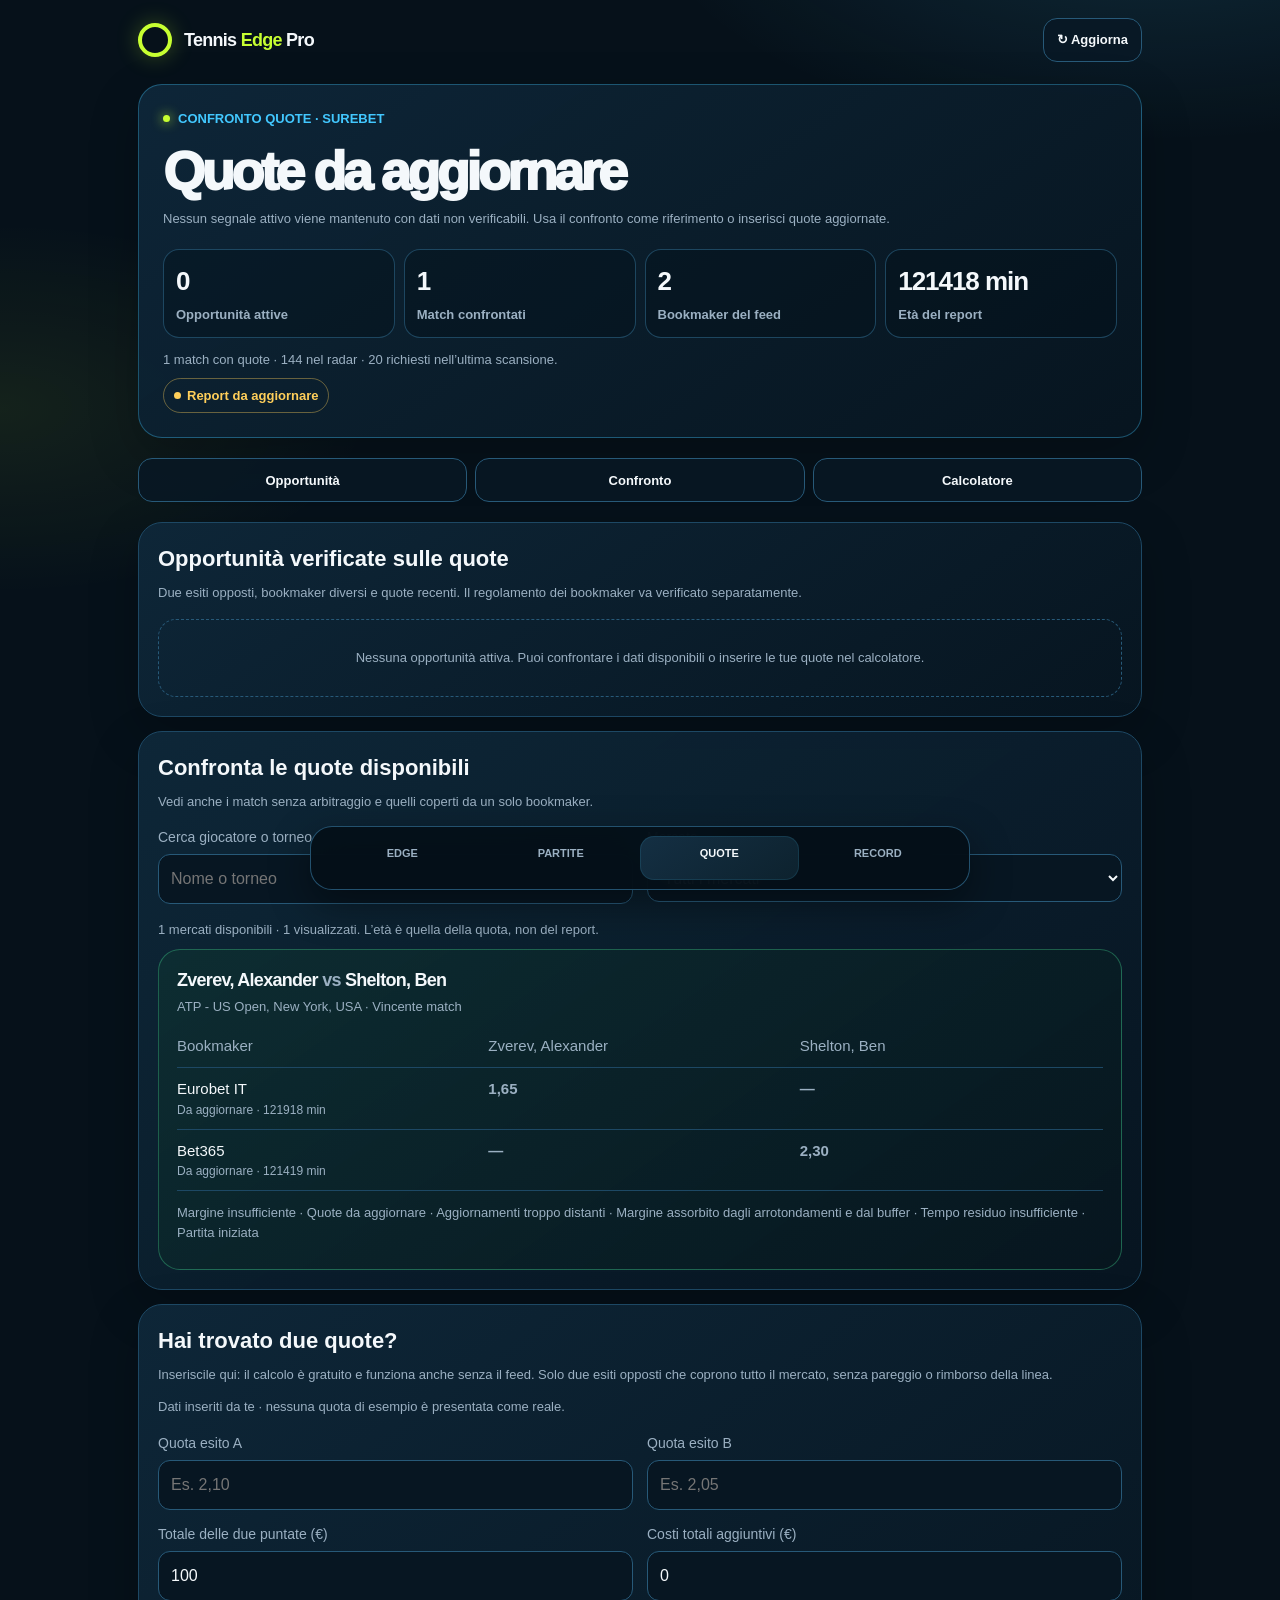
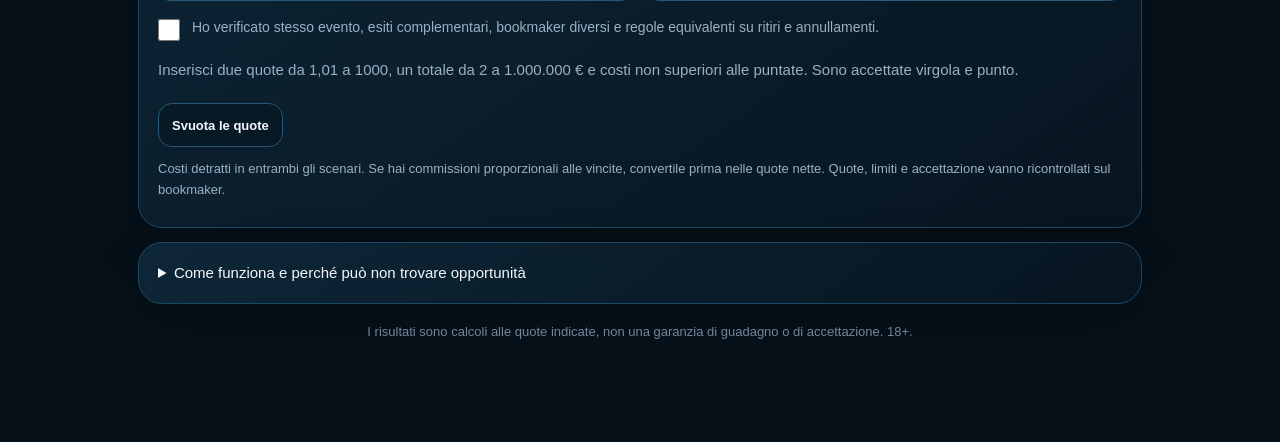
==== commit 09d98642: "feat: free quote comparison, manual calculator and shared SureBet feed budget" ====
--- a/surebet.html
+++ b/surebet.html
@@ -1,25 +1,12 @@
-<!doctype html>
-<html lang="it">
-<head>
-<meta charset="utf-8">
-<meta name="viewport" content="width=device-width,initial-scale=1,maximum-scale=1,viewport-fit=cover">
-<meta name="theme-color" content="#06131d">
-<title>Tennis Edge Pro · SureBet</title>
-<style>
-:root{--bg:#06111a;--surface:#0b1b29;--surface2:#102638;--line:#1d4864;--line2:#275978;--text:#f4f8fb;--muted:#9bb0c2;--cyan:#42c8ff;--lime:#c7ff31;--green:#48e39c;--amber:#ffcf5a;--red:#ff7d82;--shadow:0 18px 50px rgba(0,0,0,.22)}
-*{box-sizing:border-box}html{background:var(--bg)}body{margin:0;min-height:100vh;background:radial-gradient(800px 380px at 90% -5%,rgba(66,200,255,.14),transparent 64%),radial-gradient(600px 300px at 0 20%,rgba(199,255,49,.07),transparent 62%),var(--bg);color:var(--text);font-family:Inter,-apple-system,BlinkMacSystemFont,"Segoe UI",Roboto,Arial,sans-serif}.app{max-width:1040px;margin:auto;padding:calc(18px + env(safe-area-inset-top)) 18px calc(92px + env(safe-area-inset-bottom))}.top{display:flex;align-items:center;justify-content:space-between;gap:16px;margin-bottom:22px}.brand{display:flex;align-items:center;gap:12px}.orb{width:34px;height:34px;border:4px solid var(--lime);border-radius:50%;box-shadow:0 0 22px rgba(199,255,49,.25)}.brand h1{font-size:18px;line-height:1;margin:0;letter-spacing:-.04em}.brand h1 em{font-style:normal;color:var(--lime)}.brand p{margin:7px 0 0;color:var(--muted);font-size:10px;letter-spacing:.16em}.actions{display:flex;gap:8px}.btn{min-height:42px;border:1px solid var(--line2);border-radius:14px;background:rgba(8,24,37,.82);color:var(--text);padding:0 13px;font:inherit;font-size:11px;font-weight:850;text-decoration:none;display:inline-flex;align-items:center;justify-content:center;transition:.18s ease}.btn:hover,.btn:focus-visible{border-color:var(--cyan);transform:translateY(-1px);outline:none}.hero,.card{border:1px solid var(--line);border-radius:24px;background:linear-gradient(145deg,rgba(14,39,57,.96),rgba(7,21,32,.98));box-shadow:var(--shadow)}.hero{padding:24px;margin-bottom:14px;border-color:rgba(66,200,255,.34)}.eyebrow{display:flex;align-items:center;gap:8px;color:var(--cyan);font-size:10px;font-weight:900;letter-spacing:.16em}.eyebrow:before{content:"";width:7px;height:7px;background:var(--lime);border-radius:50%;box-shadow:0 0 12px var(--lime)}.headline{font-size:clamp(30px,6vw,54px);font-weight:950;letter-spacing:-.065em;margin:12px 0 5px}.sub{font-size:13px;color:var(--muted);line-height:1.55;max-width:740px}.kpis{display:grid;grid-template-columns:repeat(4,1fr);gap:9px;margin-top:20px}.kpi{min-height:70px;border:1px solid rgba(39,89,120,.72);border-radius:16px;background:rgba(4,16,26,.44);padding:12px}.kpi b{display:block;font-size:20px;letter-spacing:-.04em}.kpi span{display:block;margin-top:4px;color:var(--muted);font-size:9px;font-weight:800;letter-spacing:.08em}.card{padding:19px;margin-bottom:14px}.cardHead{display:flex;align-items:flex-start;justify-content:space-between;gap:12px}.cardTitle{font-size:17px;font-weight:900;letter-spacing:-.03em}.cardCopy{margin:5px 0 0;color:var(--muted);font-size:12px;line-height:1.5}.status{display:inline-flex;align-items:center;gap:6px;border:1px solid var(--line2);border-radius:999px;padding:7px 10px;font-size:10px;font-weight:900;white-space:nowrap}.status:before{content:"";width:7px;height:7px;border-radius:50%;background:currentColor}.status.good{color:var(--green);border-color:rgba(72,227,156,.38)}.status.warn{color:var(--amber);border-color:rgba(255,207,90,.38)}.form{display:flex;align-items:flex-end;justify-content:space-between;gap:14px}.field{min-width:220px}.form label{display:block;color:var(--muted);font-size:10px;font-weight:850;letter-spacing:.05em}.form input{width:100%;height:48px;margin-top:7px;border:1px solid var(--line2);border-radius:14px;background:#071622;color:var(--text);padding:0 13px;font:inherit;font-size:16px;font-weight:800}.helper{margin-top:12px;color:var(--muted);font-size:11px;line-height:1.55}.list{display:grid;gap:14px}.arb{border:1px solid rgba(72,227,156,.34);border-radius:22px;background:linear-gradient(145deg,rgba(14,48,50,.78),rgba(7,22,31,.98));padding:18px}.arbHead{display:flex;align-items:flex-start;justify-content:space-between;gap:14px}.arbTitle{font-size:18px;font-weight:900;letter-spacing:-.04em}.meta{margin-top:5px;color:var(--muted);font-size:11px;line-height:1.45}.roi{text-align:right;color:var(--lime);font-size:22px;font-weight:950;white-space:nowrap}.roi small{display:block;color:var(--muted);font-size:9px;letter-spacing:.08em}.legs{display:grid;grid-template-columns:1fr 1fr;gap:10px;margin-top:15px}.leg{border:1px solid rgba(39,89,120,.8);border-radius:16px;background:rgba(3,15,24,.48);padding:14px}.legTop{display:flex;justify-content:space-between;gap:8px;align-items:center}.leg strong{display:block;min-width:0;font-size:14px;line-height:1.25}.book{color:var(--cyan);font-size:10px;font-weight:800;white-space:nowrap}.leg b{display:block;margin-top:9px;color:var(--lime);font-size:23px;letter-spacing:-.04em}.leg span{display:block;margin-top:4px;color:var(--muted);font-size:10px}.calc{display:grid;grid-template-columns:repeat(4,1fr);gap:9px;margin-top:10px}.calcBox{border:1px solid rgba(39,89,120,.72);border-radius:14px;padding:11px;background:rgba(3,15,24,.32)}.calcBox b{display:block;font-size:15px}.calcBox span{display:block;margin-top:4px;color:var(--muted);font-size:8px;font-weight:850;letter-spacing:.06em}.guard{display:flex;gap:9px;margin-top:12px;border:1px solid rgba(255,207,90,.3);background:rgba(255,207,90,.07);border-radius:14px;padding:12px;color:#ffe5a2;font-size:10px;line-height:1.5}.guard:before{content:"!";flex:0 0 auto;width:18px;height:18px;border:1px solid currentColor;border-radius:50%;display:grid;place-items:center;font-weight:950}.empty{border:1px dashed var(--line2);border-radius:18px;padding:28px 20px;text-align:center;color:var(--muted);font-size:12px;line-height:1.55}.explainer{display:grid;grid-template-columns:repeat(3,1fr);gap:10px}.explain{border:1px solid rgba(39,89,120,.72);border-radius:16px;padding:14px;background:rgba(4,16,26,.38)}.explain b{display:block;font-size:12px}.explain span{display:block;margin-top:5px;color:var(--muted);font-size:10px;line-height:1.45}.foot{margin-top:18px;color:#71879a;font-size:10px;line-height:1.55;text-align:center}.bottom{position:fixed;z-index:5;left:50%;bottom:calc(10px + env(safe-area-inset-bottom));transform:translateX(-50%);width:min(660px,calc(100% - 28px));display:flex;align-items:center;justify-content:space-between;gap:8px;padding:9px 12px;border:1px solid rgba(39,89,120,.9);border-radius:22px;background:rgba(5,15,24,.94);backdrop-filter:blur(18px);box-shadow:0 14px 40px rgba(0,0,0,.4)}.bottom a{flex:1;text-align:center;color:var(--muted);font-size:10px;font-weight:850;text-decoration:none;padding:9px 6px;border-radius:14px}.bottom a.active,.bottom a:hover{color:var(--text);background:linear-gradient(145deg,#142f43,#0d222e);box-shadow:inset 0 0 0 1px rgba(66,200,255,.12)}@media(max-width:700px){.app{padding-left:14px;padding-right:14px}.brand p{display:none}.hero{padding:19px}.kpis{grid-template-columns:repeat(2,1fr)}.form{align-items:stretch;flex-direction:column}.field{min-width:0}.form .status{align-self:flex-start}.explainer{grid-template-columns:1fr}.arb{padding:15px}.arbTitle{font-size:16px}.calc{grid-template-columns:repeat(2,1fr)}}@media(max-width:420px){.top{align-items:flex-start}.actions .btn:first-child{font-size:0;width:42px;padding:0}.actions .btn:first-child:after{content:"⌂";font-size:17px}.legs{grid-template-columns:1fr}.roi{font-size:19px}.bottom{width:calc(100% - 18px)}}
-</style>
-</head>
-<body>
-<main class="app">
-<header class="top"><div class="brand"><span class="orb" aria-hidden="true"></span><div><h1>Tennis <em>Edge</em> Pro</h1><p>DATI · ANALISI · VANTAGGIO</p></div></div><div class="actions"><a class="btn" href="./index.html">← EDGE</a><button class="btn" id="refresh" title="Aggiorna il board">↻ Aggiorna</button></div></header>
-<section class="hero"><div class="eyebrow">SUREBET · TERMINALE OPERATIVO</div><div class="headline" id="headline">SCANSIONE</div><div class="sub" id="heroSub">Cerco solo combinazioni in cui le quote di due bookmaker coprono matematicamente entrambi gli esiti. Non è una previsione del vincitore.</div><div class="kpis"><div class="kpi"><b id="kActive">0</b><span>SUREBET ATTIVE</span></div><div class="kpi"><b id="kBooks">0</b><span>BOOKMAKER</span></div><div class="kpi"><b id="kScanned">0</b><span>MATCH SCANSIONATI</span></div><div class="kpi"><b id="kAge">—</b><span>ULTIMO UPDATE</span></div></div></section>
-<section class="card"><div class="cardHead"><div><div class="cardTitle">Imposta il capitale</div><p class="cardCopy">La divisione viene ricalcolata al centesimo per rendere simile il ritorno nei due scenari.</p></div><span class="status warn" id="feedState">WAIT</span></div><div class="form" style="margin-top:16px"><div class="field"><label for="bankroll">CAPITALE DA DISTRIBUIRE</label><input id="bankroll" type="number" min="2" step="1" value="100" inputmode="decimal"></div></div><div class="helper">Una surebet resta valida solo se entrambe le puntate vengono accettate alle quote mostrate e le regole di settlement sono equivalenti.</div></section>
-<section class="list" id="list"><div class="empty">In attesa del board SureBet.</div></section>
-<section class="card"><div class="cardTitle">Come leggerla</div><p class="cardCopy">Il terminale mostra solo opportunità con controlli di freschezza, sincronizzazione e margine superati.</p><div class="explainer" style="margin-top:13px"><div class="explain"><b>1 · Quote</b><span>Ogni esito viene preso dal bookmaker che lo quota meglio.</span></div><div class="explain"><b>2 · Ripartizione</b><span>Il capitale viene diviso per mantenere il ritorno minimo il più vicino possibile.</span></div><div class="explain"><b>3 · Verifica</b><span>Ricontrolla sempre quota, limiti, accettazione e regole prima di confermare.</span></div></div></section>
-<p class="foot">SureBet indica copertura matematica alle quote osservate. Non certifica l’accettazione delle puntate, il regolamento dei bookmaker o un profitto reale. 18+.</p>
-</main>
-<nav class="bottom" aria-label="Navigazione principale"><a href="./index.html">EDGE</a><a href="./index.html#tp-explore">PARTITE</a><a class="active" href="./surebet.html" aria-current="page">SUREBET</a><a href="./index.html#tp-record">TRACK RECORD</a></nav>
-<script>'use strict';const $=id=>document.getElementById(id);let board=null;const money=v=>`€${Number(v||0).toFixed(2)}`;const pct=v=>`${(Number(v||0)*100).toFixed(2)}%`;const age=v=>{const t=new Date(v||0).getTime();return Number.isFinite(t)&&t>0?Math.max(0,(Date.now()-t)/60000):Infinity};const leftSec=v=>{const t=new Date(v||0).getTime();return Number.isFinite(t)&&t>0?Math.max(0,Math.floor((t-Date.now())/1000)):0};function allocate(total,qa,qb){const cents=Math.max(2,Math.round(total*100)),s=1/qa+1/qb,theory=total*(1/qa)/s,base=Math.round(theory*100);let best=null;for(let ca=Math.max(1,base-8);ca<=Math.min(cents-1,base+8);ca++){const cb=cents-ca,sa=ca/100,sb=cb/100,ra=sa*qa,rb=sb*qb,worst=Math.min(ra,rb);if(!best||worst>best.worst)best={sa,sb,ra,rb,worst}}const spent=best.sa+best.sb,profit=best.worst-spent;return{...best,spent,profit,roi:profit/spent}}function esc(s){return String(s??'').replace(/[&<>"']/g,c=>({'&':'&amp;','<':'&lt;','>':'&gt;','"':'&quot;',"'":'&#39;'}[c]))}function liveOps(){const meta=board?.meta||{},maxAge=Math.max(1,Number(meta.max_quote_age_min)||10);return (board?.opportunities||[]).filter(x=>x?.status==='SUREBET'&&leftSec(x.expires_at)>0&&age(x.updated_a)<=maxAge&&age(x.updated_b)<=maxAge)}function render(){const meta=board?.meta||{},ops=liveOps(),raw=(board?.opportunities||[]).length,bank=Math.max(2,Number($('bankroll').value)||100),boardAge=age(meta.updated_at),boardStale=boardAge>40,ready=meta.status==='READY'&&!boardStale;$('kActive').textContent=ops.length;$('kBooks').textContent=meta.bookmaker_count??0;$('kScanned').textContent=meta.events_scanned??0;$('kAge').textContent=Number.isFinite(boardAge)?`${Math.round(boardAge)}m`:'—';$('feedState').textContent=boardStale?'STALE':(meta.status||'WAIT');$('feedState').className=`status ${ready?'good':'warn'}`;$('headline').textContent=ops.length?`${ops.length} SUREBET`:'NESSUNA SUREBET';if(boardStale)$('heroSub').textContent='Board troppo vecchio: nessuna opportunità viene considerata attiva finché non arriva un nuovo refresh.';else if(meta.status==='API_PAUSA')$('heroSub').textContent='API in pausa per proteggere la quota gratuita. Nessuna vecchia opportunità viene mostrata come attiva.';else if(ops.length)$('heroSub').textContent='Qui sotto trovi i due bookmaker, le due quote e la divisione del capitale. Le card si auto-scadono.';else $('heroSub').textContent=raw?'Le opportunità dell’ultimo scan sono già scadute e sono state nascoste.':'Nessuna combinazione supera in questo momento tutti i controlli di margine, freschezza e sincronizzazione.';if(!ops.length){$('list').innerHTML=`<div class="empty">${boardStale?'Feed non abbastanza fresco.':'Nessuna surebet attiva e ancora valida.'} Il motore preferisce non mostrare nulla piuttosto che lasciare una quota vecchia.</div>`;return}$('list').innerHTML=ops.map(x=>{const a=allocate(bank,Number(x.odds_a),Number(x.odds_b)),ttl=leftSec(x.expires_at);return `<article class="arb"><div class="arbHead"><div><div class="arbTitle">${esc(x.player_a)} vs ${esc(x.player_b)}</div><div class="meta">${esc(x.tournament)} · ${new Date(x.start_at).toLocaleString('it-IT')}</div></div><div class="roi">+${pct(a.roi)}</div></div><div class="legs"><div class="leg"><strong>${esc(x.player_a)}</strong><b>@ ${Number(x.odds_a).toFixed(2)}</b><span>${esc(x.book_a)} · punta ${money(a.sa)} · quota age ${x.age_a_min??'—'}m</span></div><div class="leg"><strong>${esc(x.player_b)}</strong><b>@ ${Number(x.odds_b).toFixed(2)}</b><span>${esc(x.book_b)} · punta ${money(a.sb)} · quota age ${x.age_b_min??'—'}m</span></div></div><div class="calc"><div class="calcBox"><b>${money(a.worst)}</b><span>RITORNO MINIMO</span></div><div class="calcBox"><b>${money(a.profit)}</b><span>PROFITTO MINIMO</span></div><div class="calcBox"><b>${pct(a.roi)}</b><span>ROI MATEMATICO</span></div><div class="calcBox"><b>${ttl}s</b><span>VALIDITÀ RESIDUA</span></div></div><div class="guard">Prima di confermare la seconda puntata ricontrolla entrambe le quote. Regole su ritiro/void devono essere equivalenti: il provider quote non certifica il regolamento dei conti bookmaker.</div></article>`}).join('')}async function load(){try{const r=await fetch(`./data/surebet-board.json?v=${Date.now()}`,{cache:'no-store'});if(!r.ok)throw new Error('HTTP '+r.status);board=await r.json();render()}catch(e){$('feedState').textContent='OFFLINE';$('feedState').className='status warn';$('list').innerHTML=`<div class="empty">Board SureBet non disponibile: ${esc(e.message)}</div>`}}$('refresh').onclick=load;$('bankroll').oninput=render;load();setInterval(render,1000);setInterval(load,30000);</script>
-</body>
-</html>
+<!doctype html><html lang="it"><head><meta charset="utf-8"><meta name="viewport" content="width=device-width,initial-scale=1,viewport-fit=cover"><meta name="theme-color" content="#06131d"><title>Tennis Edge Pro · Confronto quote e SureBet</title><link rel="stylesheet" href="./scripts/surebet.css"></head><body>
+<main class="app"><header class="top"><a class="brand" href="./index.html" style="color:inherit;text-decoration:none"><span class="orb" aria-hidden="true"></span><h1>Tennis <em>Edge</em> Pro</h1></a><div class="actions"><button class="btn" id="refresh">↻ Aggiorna</button></div></header>
+<section class="hero"><div class="eyebrow">CONFRONTO QUOTE · SUREBET</div><h1 class="headline" id="headline">Le quote, a confronto.</h1><p class="sub" id="heroSub">Caricamento dei dati disponibili. Il calcolatore manuale è già pronto.</p><div class="kpis"><div class="kpi"><b id="kActive">—</b><span>Opportunità attive</span></div><div class="kpi"><b id="kCompared">—</b><span>Match confrontati</span></div><div class="kpi"><b id="kBooks">—</b><span>Bookmaker del feed</span></div><div class="kpi"><b id="kAge">—</b><span>Età del report</span></div></div><p class="helper" id="coverage"></p><span class="status warn" id="feedState" role="status">Caricamento</span></section>
+<nav class="tabs" aria-label="Sezioni quote"><a class="btn" href="#opportunities">Opportunità</a><a class="btn" href="#compare">Confronto</a><a class="btn" href="#manual">Calcolatore</a></nav>
+<section id="opportunities" class="card"><h2>Opportunità verificate sulle quote</h2><p class="cardCopy">Due esiti opposti, bookmaker diversi e quote recenti. Il regolamento dei bookmaker va verificato separatamente.</p><div class="list" id="list" style="margin-top:16px"></div></section>
+<section id="compare" class="card"><h2>Confronta le quote disponibili</h2><p class="cardCopy">Vedi anche i match senza arbitraggio e quelli coperti da un solo bookmaker.</p><div class="formgrid"><label>Cerca giocatore o torneo<input id="search" type="search" placeholder="Nome o torneo" autocomplete="off"></label><label>Mercato<select id="market"><option value="">Tutti i mercati</option value="MATCH_WINNER_2WAY">Vincente match</option><option value="TOTAL_GAMES_2WAY">Totale game</option><option value="GAME_HANDICAP_2WAY">Handicap game</option></select></label></div><p id="compareCount" class="helper"></p><div id="comparison" class="list"></div><button class="btn" id="more" hidden style="margin-top:14px">Mostra altri 12</button></section>
+<section id="manual" class="card"><h2>Hai trovato due quote?</h2><p class="cardCopy">Inseriscile qui: il calcolo è gratuito e funziona anche senza il feed. Solo due esiti opposti che coprono tutto il mercato, senza pareggio o rimborso della linea.</p><p id="manualContext" class="helper">Dati inseriti da te · nessuna quota di esempio è presentata come reale.</p>
+<div class="formgrid"><label>Quota esito A<input id="qa" inputmode="decimal" placeholder="Es. 2,10" autocomplete="off"></label><label>Quota esito B<input id="qb" inputmode="decimal" placeholder="Es. 2,05" autocomplete="off"></label><label>Totale delle due puntate (€)<input id="bankroll" inputmode="decimal" value="100" autocomplete="off"></label><label>Costi totali aggiuntivi (€)<input id="cost" inputmode="decimal" value="0" autocomplete="off"></label></div>
+<label class="check"><input type="checkbox" id="rules"><span>Ho verificato stesso evento, esiti complementari, bookmaker diversi e regole equivalenti su ritiri e annullamenti.</span></label><div id="manualResult" aria-live="polite" style="margin-top:16px"></div><button class="btn" id="resetCalc" style="margin-top:14px">Svuota le quote</button><p class="helper">Costi detratti in entrambi gli scenari. Se hai commissioni proporzionali alle vincite, convertile prima nelle quote nette. Quote, limiti e accettazione vanno ricontrollati sul bookmaker.</p></section>
+<details class="card"><summary>Come funziona e perché può non trovare opportunità</summary><p>Il motore confronta vincente match, totale game e handicap game quando presenti nel feed. Per game e handicap accetta solo mezze linee identiche, senza esito di rimborso.</p><p>Le quote scadute restano riconoscibili nel confronto, ma non sono opportunità attive. Un solo bookmaker non basta. Nessun pronostico del modello crea una surebet.</p><p>Gli aggiornamenti automatici sono periodici: non è un servizio in tempo reale. “Aggiorna” rilegge il report pubblicato e non forza nuove chiamate al provider.</p><p id="budgetInfo"></p></details>
+<p class="foot">I risultati sono calcoli alle quote indicate, non una garanzia di guadagno o di accettazione. 18+.</p></main>
+<nav class="bottom" aria-label="Navigazione principale"><a href="./index.html">EDGE</a><a href="./index.html#tp-explore">PARTITE</a><a class="active" href="./surebet.html" aria-current="page">QUOTE</a><a href="./index.html#tp-record">RECORD</a></nav><script type="module" src="./scripts/surebet-ui.mjs"></script></body></html>
--- a/scripts/surebet.css
+++ b/scripts/surebet.css
@@ -0,0 +1,5 @@
+
+:root{--bg:#06111a;--surface:#0b1b29;--surface2:#102638;--line:#1d4864;--line2:#275978;--text:#f4f8fb;--muted:#9bb0c2;--cyan:#42c8ff;--lime:#c7ff31;--green:#48e39c;--amber:#ffcf5a;--red:#ff7d82;--shadow:0 18px 50px rgba(0,0,0,.22)}
+*{box-sizing:border-box}html{background:var(--bg)}body{margin:0;min-height:100vh;background:radial-gradient(800px 380px at 90% -5%,rgba(66,200,255,.14),transparent 64%),radial-gradient(600px 300px at 0 20%,rgba(199,255,49,.07),transparent 62%),var(--bg);color:var(--text);font-family:Inter,-apple-system,BlinkMacSystemFont,"Segoe UI",Roboto,Arial,sans-serif}.app{max-width:1040px;margin:auto;padding:calc(18px + env(safe-area-inset-top)) 18px calc(92px + env(safe-area-inset-bottom))}.top{display:flex;align-items:center;justify-content:space-between;gap:16px;margin-bottom:22px}.brand{display:flex;align-items:center;gap:12px}.orb{width:34px;height:34px;border:4px solid var(--lime);border-radius:50%;box-shadow:0 0 22px rgba(199,255,49,.25)}.brand h1{font-size:18px;line-height:1;margin:0;letter-spacing:-.04em}.brand h1 em{font-style:normal;color:var(--lime)}.brand p{margin:7px 0 0;color:var(--muted);font-size:10px;letter-spacing:.16em}.actions{display:flex;gap:8px}.btn{min-height:42px;border:1px solid var(--line2);border-radius:14px;background:rgba(8,24,37,.82);color:var(--text);padding:0 13px;font:inherit;font-size:11px;font-weight:850;text-decoration:none;display:inline-flex;align-items:center;justify-content:center;transition:.18s ease}.btn:hover,.btn:focus-visible{border-color:var(--cyan);transform:translateY(-1px);outline:none}.hero,.card{border:1px solid var(--line);border-radius:24px;background:linear-gradient(145deg,rgba(14,39,57,.96),rgba(7,21,32,.98));box-shadow:var(--shadow)}.hero{padding:24px;margin-bottom:14px;border-color:rgba(66,200,255,.34)}.eyebrow{display:flex;align-items:center;gap:8px;color:var(--cyan);font-size:10px;font-weight:900;letter-spacing:.16em}.eyebrow:before{content:"";width:7px;height:7px;background:var(--lime);border-radius:50%;box-shadow:0 0 12px var(--lime)}.headline{font-size:clamp(30px,6vw,54px);font-weight:950;letter-spacing:-.065em;margin:12px 0 5px}.sub{font-size:13px;color:var(--muted);line-height:1.55;max-width:740px}.kpis{display:grid;grid-template-columns:repeat(4,1fr);gap:9px;margin-top:20px}.kpi{min-height:70px;border:1px solid rgba(39,89,120,.72);border-radius:16px;background:rgba(4,16,26,.44);padding:12px}.kpi b{display:block;font-size:20px;letter-spacing:-.04em}.kpi span{display:block;margin-top:4px;color:var(--muted);font-size:9px;font-weight:800;letter-spacing:.08em}.card{padding:19px;margin-bottom:14px}.cardHead{display:flex;align-items:flex-start;justify-content:space-between;gap:12px}.cardTitle{font-size:17px;font-weight:900;letter-spacing:-.03em}.cardCopy{margin:5px 0 0;color:var(--muted);font-size:12px;line-height:1.5}.status{display:inline-flex;align-items:center;gap:6px;border:1px solid var(--line2);border-radius:999px;padding:7px 10px;font-size:10px;font-weight:900;white-space:nowrap}.status:before{content:"";width:7px;height:7px;border-radius:50%;background:currentColor}.status.good{color:var(--green);border-color:rgba(72,227,156,.38)}.status.warn{color:var(--amber);border-color:rgba(255,207,90,.38)}.form{display:flex;align-items:flex-end;justify-content:space-between;gap:14px}.field{min-width:220px}.form label{display:block;color:var(--muted);font-size:10px;font-weight:850;letter-spacing:.05em}.form input{width:100%;height:48px;margin-top:7px;border:1px solid var(--line2);border-radius:14px;background:#071622;color:var(--text);padding:0 13px;font:inherit;font-size:16px;font-weight:800}.helper{margin-top:12px;color:var(--muted);font-size:11px;line-height:1.55}.list{display:grid;gap:14px}.arb{border:1px solid rgba(72,227,156,.34);border-radius:22px;background:linear-gradient(145deg,rgba(14,48,50,.78),rgba(7,22,31,.98));padding:18px}.arbHead{display:flex;align-items:flex-start;justify-content:space-between;gap:14px}.arbTitle{font-size:18px;font-weight:900;letter-spacing:-.04em}.meta{margin-top:5px;color:var(--muted);font-size:11px;line-height:1.45}.roi{text-align:right;color:var(--lime);font-size:22px;font-weight:950;white-space:nowrap}.roi small{display:block;color:var(--muted);font-size:9px;letter-spacing:.08em}.legs{display:grid;grid-template-columns:1fr 1fr;gap:10px;margin-top:15px}.leg{border:1px solid rgba(39,89,120,.8);border-radius:16px;background:rgba(3,15,24,.48);padding:14px}.legTop{display:flex;justify-content:space-between;gap:8px;align-items:center}.leg strong{display:block;min-width:0;font-size:14px;line-height:1.25}.book{color:var(--cyan);font-size:10px;font-weight:800;white-space:nowrap}.leg b{display:block;margin-top:9px;color:var(--lime);font-size:23px;letter-spacing:-.04em}.leg span{display:block;margin-top:4px;color:var(--muted);font-size:10px}.calc{display:grid;grid-template-columns:repeat(4,1fr);gap:9px;margin-top:10px}.calcBox{border:1px solid rgba(39,89,120,.72);border-radius:14px;padding:11px;background:rgba(3,15,24,.32)}.calcBox b{display:block;font-size:15px}.calcBox span{display:block;margin-top:4px;color:var(--muted);font-size:8px;font-weight:850;letter-spacing:.06em}.guard{display:flex;gap:9px;margin-top:12px;border:1px solid rgba(255,207,90,.3);background:rgba(255,207,90,.07);border-radius:14px;padding:12px;color:#ffe5a2;font-size:10px;line-height:1.5}.guard:before{content:"!";flex:0 0 auto;width:18px;height:18px;border:1px solid currentColor;border-radius:50%;display:grid;place-items:center;font-weight:950}.empty{border:1px dashed var(--line2);border-radius:18px;padding:28px 20px;text-align:center;color:var(--muted);font-size:12px;line-height:1.55}.explainer{display:grid;grid-template-columns:repeat(3,1fr);gap:10px}.explain{border:1px solid rgba(39,89,120,.72);border-radius:16px;padding:14px;background:rgba(4,16,26,.38)}.explain b{display:block;font-size:12px}.explain span{display:block;margin-top:5px;color:var(--muted);font-size:10px;line-height:1.45}.foot{margin-top:18px;color:#71879a;font-size:10px;line-height:1.55;text-align:center}.bottom{position:fixed;z-index:5;left:50%;bottom:calc(10px + env(safe-area-inset-bottom));transform:translateX(-50%);width:min(660px,calc(100% - 28px));display:flex;align-items:center;justify-content:space-between;gap:8px;padding:9px 12px;border:1px solid rgba(39,89,120,.9);border-radius:22px;background:rgba(5,15,24,.94);backdrop-filter:blur(18px);box-shadow:0 14px 40px rgba(0,0,0,.4)}.bottom a{flex:1;text-align:center;color:var(--muted);font-size:10px;font-weight:850;text-decoration:none;padding:9px 6px;border-radius:14px}.bottom a.active,.bottom a:hover{color:var(--text);background:linear-gradient(145deg,#142f43,#0d222e);box-shadow:inset 0 0 0 1px rgba(66,200,255,.12)}@media(max-width:700px){.app{padding-left:14px;padding-right:14px}.brand p{display:none}.hero{padding:19px}.kpis{grid-template-columns:repeat(2,1fr)}.form{align-items:stretch;flex-direction:column}.field{min-width:0}.form .status{align-self:flex-start}.explainer{grid-template-columns:1fr}.arb{padding:15px}.arbTitle{font-size:16px}.calc{grid-template-columns:repeat(2,1fr)}}@media(max-width:420px){.top{align-items:flex-start}.actions .btn:first-child{font-size:0;width:42px;padding:0}.actions .btn:first-child:after{content:"⌂";font-size:17px}.legs{grid-template-columns:1fr}.roi{font-size:19px}.bottom{width:calc(100% - 18px)}}
+
+body{font-size:15px;line-height:1.5}h2{font-size:22px;margin:0 0 8px}p{margin:8px 0}.brand{min-width:0}.orb{flex-shrink:0}.btn{font-size:13px;min-height:44px;cursor:pointer}.headline{line-height:1.12}.eyebrow,.kpi span,.meta,.helper,.book,.leg span,.foot,.status,.cardCopy,.sub{font-size:13px;letter-spacing:normal}.kpi b{font-size:26px}.tabs{display:flex;gap:8px;flex-wrap:wrap;margin:20px 0}.tabs a{flex:1}.card,.arb,.leg,.kpi{min-width:0;overflow-wrap:anywhere}.arbTitle{line-height:1.4}.arbHead{flex-wrap:wrap}.roi{font-size:23px}.legs{grid-template-columns:repeat(2,minmax(0,1fr))}.leg strong{font-size:16px}.leg b{font-variant-numeric:tabular-nums}.formgrid{display:grid;grid-template-columns:repeat(2,minmax(0,1fr));gap:14px;margin:16px 0}label{display:block;color:var(--muted);font-size:14px}input,select{display:block;min-width:0;width:100%;font:inherit;font-size:16px;color:var(--text);background:#071622;border:1px solid var(--line2);border-radius:12px;padding:12px;margin-top:6px;min-height:48px}input:focus-visible,select:focus-visible,.btn:focus-visible,a:focus-visible{outline:2px solid var(--cyan);outline-offset:3px}.calcBox span,.guard,.empty{font-size:13px}.calcBox b{font-size:18px}.positive{color:var(--green)}.negative{color:var(--amber)}.quotegrid{display:grid;grid-template-columns:minmax(0,1fr) minmax(0,1fr) minmax(0,1fr);gap:8px;align-items:start;padding:10px 0;border-bottom:1px solid var(--line)}.quotegrid span{overflow-wrap:anywhere}.quotegrid small{display:block;font-size:12px;color:var(--muted)}.quotegrid strong{color:var(--cyan);font-variant-numeric:tabular-nums}.muted{color:var(--muted)}section[id]{scroll-margin-top:20px}.bottom{gap:0}.bottom a{font-size:11px;min-height:44px}.check{display:flex;gap:12px;align-items:flex-start}.check input{width:22px;min-height:22px;flex-shrink:0;margin:2px 0}.hidden,[hidden]{display:none!important}.quotegrid .old{color:var(--muted)}@media(max-width:480px){.formgrid,.legs{grid-template-columns:1fr}.top{gap:8px}.brand h1{font-size:16px}.orb{width:25px;height:25px;border-width:3px}.actions .btn{padding:8px}.hero,.card{padding:16px}.kpi{padding:10px}.bottom a{padding:9px 3px}.arb{padding:13px}.headline{font-size:32px}}@media(prefers-reduced-motion:reduce){*{scroll-behavior:auto!important;transition:none!important}}
